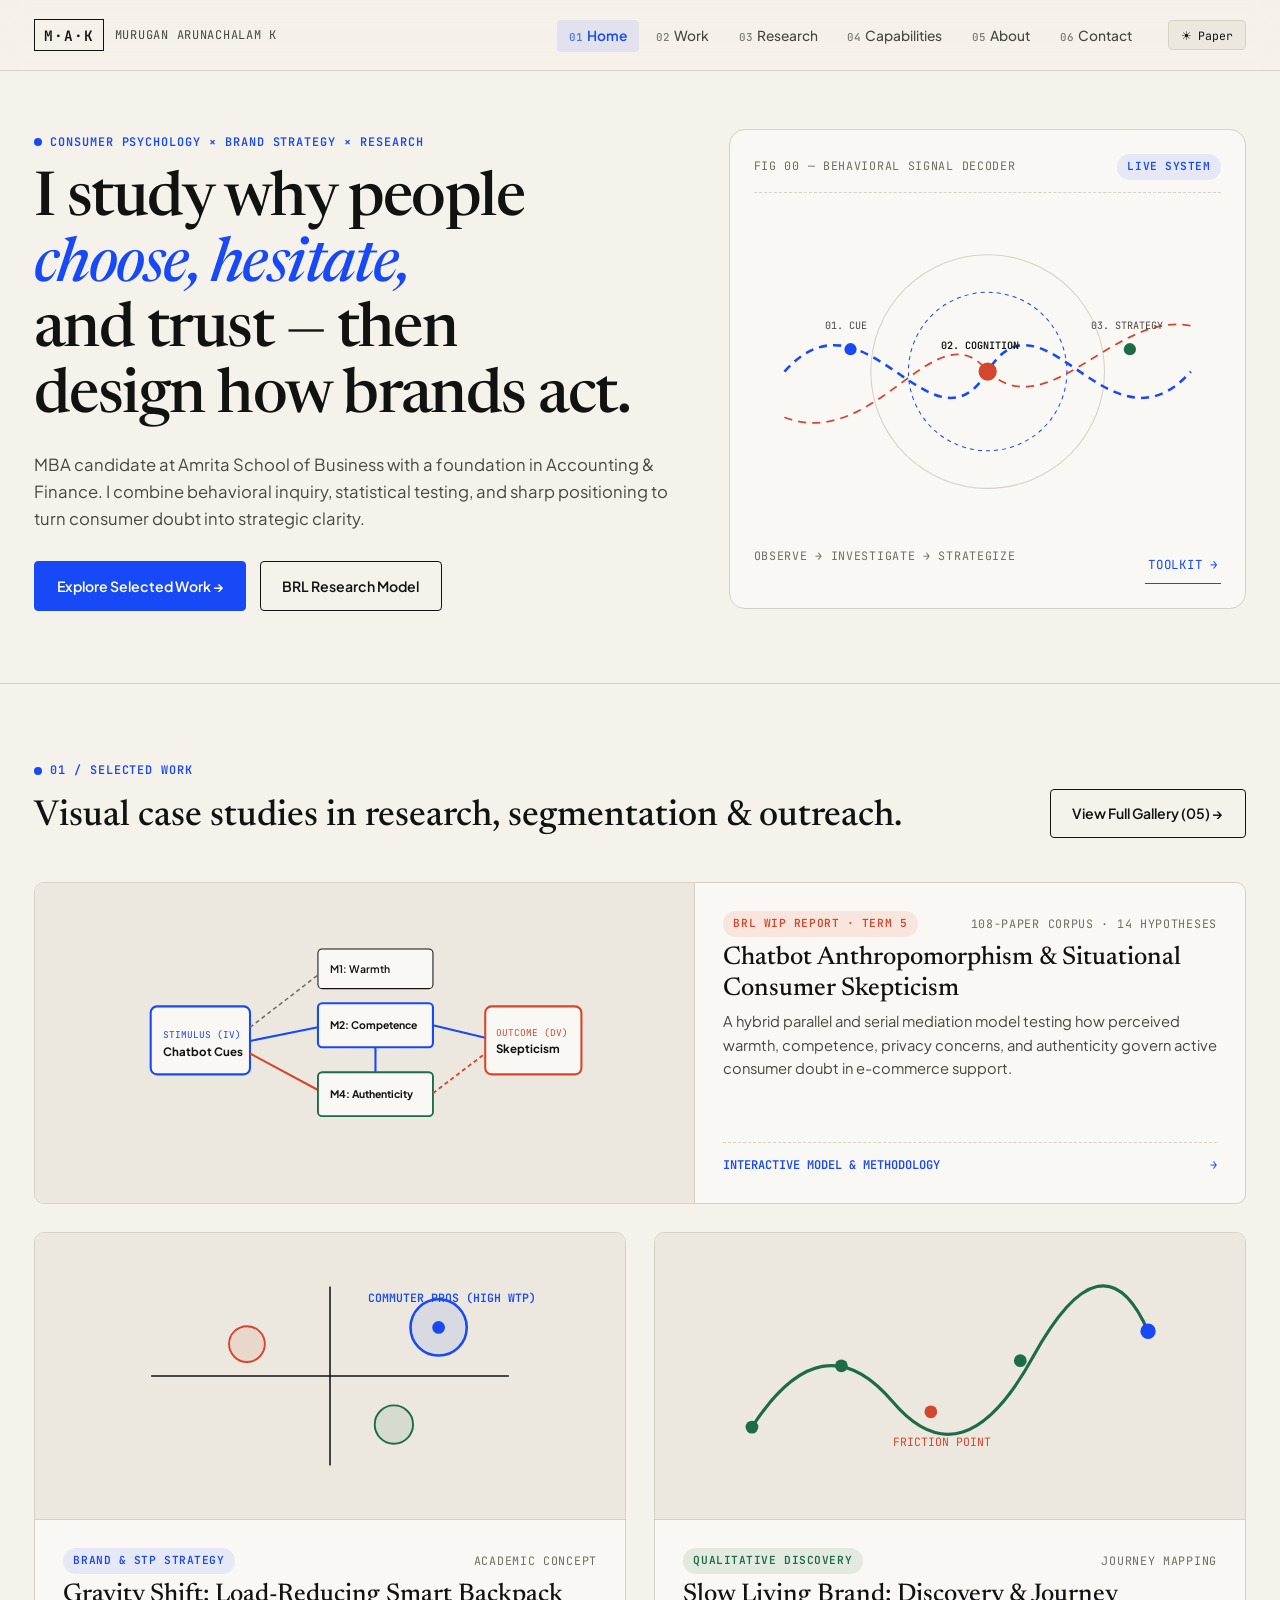
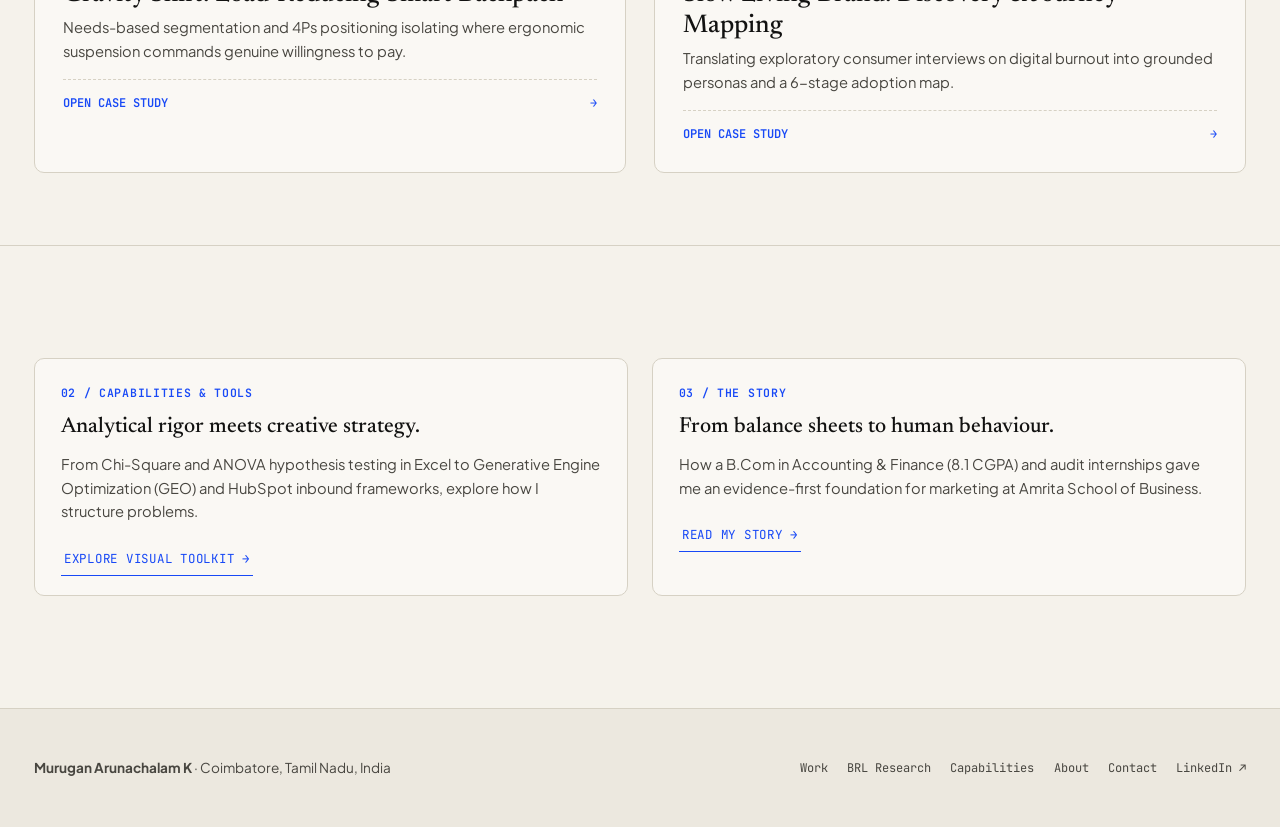
==== index.html @ d1704ca3 "Add files via upload" ====
<!DOCTYPE html>
<html lang="en" data-theme="light">
<head>
  <meta charset="UTF-8" />
  <meta name="viewport" content="width=device-width, initial-scale=1.0" />
  <title>Murugan Arunachalam K — Consumer Psychology, Strategy &amp; Marketing Research</title>
  <meta name="description" content="Creative marketing portfolio and research studio of Murugan Arunachalam K. Exploring consumer psychology, brand strategy, segmentation, and AI skepticism research." />
  <link rel="preconnect" href="https://fonts.googleapis.com" />
  <link rel="preconnect" href="https://fonts.gstatic.com" crossorigin />
  <link href="https://fonts.googleapis.com/css2?family=JetBrains+Mono:wght@400;500;600&family=Newsreader:ital,opsz,wght@0,6..72,400;0,6..72,500;1,6..72,400&family=Plus+Jakarta+Sans:wght@400;500;600;700&display=swap" rel="stylesheet" />
  <link rel="stylesheet" href="style.css" />
</head>
<body>
  <a class="skip-link" href="#main">Skip to main content</a>
  <div class="page-transition-curtain" aria-hidden="true"><span class="curtain-label">LOADING</span></div>
  <div class="cursor-pill" id="cursorPill" aria-hidden="true">OPEN STUDY →</div>

  <header class="site-header">
    <div class="container header-inner">
      <a href="index.html" class="brand-mark" data-transition-label="HOME">
        <span class="brand-monogram">M·A·K</span>
        <span class="brand-name">Murugan Arunachalam K</span>
      </a>
      <button class="menu-toggle" id="menuToggle" aria-expanded="false" aria-controls="primaryNav">MENU +</button>
      <nav class="primary-nav" id="primaryNav" aria-label="Main Navigation">
        <ul class="nav-list">
          <li><a href="index.html" class="nav-link" aria-current="page"><span class="nav-num">01</span>Home</a></li>
          <li><a href="work.html" class="nav-link" data-transition-label="SELECTED WORK"><span class="nav-num">02</span>Work</a></li>
          <li><a href="research.html" class="nav-link" data-transition-label="BRL WIP RESEARCH"><span class="nav-num">03</span>Research</a></li>
          <li><a href="capabilities.html" class="nav-link" data-transition-label="CAPABILITIES"><span class="nav-num">04</span>Capabilities</a></li>
          <li><a href="about.html" class="nav-link" data-transition-label="ABOUT"><span class="nav-num">05</span>About</a></li>
          <li><a href="contact.html" class="nav-link" data-transition-label="CONNECT"><span class="nav-num">06</span>Contact</a></li>
        </ul>
        <button class="theme-toggle" id="themeToggle" type="button" aria-label="Switch color theme">
          <span class="icon-sun" aria-hidden="true">☀</span>
          <span class="icon-moon" aria-hidden="true">☾</span>
          <span id="themeLabel">Paper</span>
        </button>
      </nav>
    </div>
  </header>

  <main id="main">
    <!-- OPENING HERO -->
    <section class="hero-stage">
      <div class="container hero-split">
        <div>
          <span class="eyebrow">CONSUMER PSYCHOLOGY × BRAND STRATEGY × RESEARCH</span>
          <h1 class="display-title">
            <span class="word-mask"><span>I study why people</span></span>
            <span class="word-mask"><span><em>choose, hesitate,</em></span></span>
            <span class="word-mask"><span>and trust — then</span></span>
            <span class="word-mask"><span>design how brands act.</span></span>
          </h1>
          <p class="lead-copy">
            MBA candidate at Amrita School of Business with a foundation in Accounting &amp; Finance. I combine behavioral inquiry, statistical testing, and sharp positioning to turn consumer doubt into strategic clarity.
          </p>
          <div class="btn-row">
            <a href="work.html" class="btn btn-primary" data-transition-label="SELECTED WORK">Explore Selected Work →</a>
            <a href="research.html" class="btn btn-outline" data-transition-label="BRL WIP RESEARCH">BRL Research Model</a>
          </div>
        </div>

        <!-- Animated Consumer Signal Sculpture -->
        <aside class="signal-stage" aria-label="Interactive Consumer Decision Signal Diagram">
          <div class="signal-stage-header">
            <span class="mono-meta">FIG 00 — BEHAVIORAL SIGNAL DECODER</span>
            <span class="badge badge-cobalt">LIVE SYSTEM</span>
          </div>
          <svg viewBox="0 0 460 320" class="signal-svg" role="img" aria-label="Animated graphic showing stimulus cues moving through consumer perception into strategic action">
            <circle cx="230" cy="160" r="115" fill="none" stroke="var(--border-line)" stroke-width="1" class="pulse-ring" />
            <circle cx="230" cy="160" r="78" fill="none" stroke="var(--cobalt)" stroke-width="1" stroke-dasharray="4 4" class="pulse-ring-delayed" />
            <path d="M 30 160 C 110 70, 175 250, 230 160 C 285 70, 350 250, 430 160" fill="none" stroke="var(--cobalt)" stroke-width="2.5" class="flow-path" />
            <path d="M 30 205 C 120 240, 180 95, 230 160 C 290 215, 355 100, 430 115" fill="none" stroke="var(--coral)" stroke-width="1.75" class="flow-path" />
            <circle cx="95" cy="138" r="6" fill="var(--cobalt)" />
            <text x="70" y="118" font-family="var(--font-mono)" font-size="10" fill="var(--text-secondary)">01. CUE</text>
            <circle cx="230" cy="160" r="9" fill="var(--coral)" />
            <text x="184" y="138" font-family="var(--font-mono)" font-size="10" font-weight="600" fill="var(--text-primary)">02. COGNITION</text>
            <circle cx="370" cy="138" r="6" fill="var(--olive)" />
            <text x="332" y="118" font-family="var(--font-mono)" font-size="10" fill="var(--text-secondary)">03. STRATEGY</text>
          </svg>
          <div style="display:flex; justify-content:space-between; margin-top:0.85rem;">
            <span class="mono-meta">OBSERVE → INVESTIGATE → STRATEGIZE</span>
            <a href="capabilities.html" class="btn-minimal">Toolkit →</a>
          </div>
        </aside>
      </div>
    </section>

    <!-- SELECTED WORK PREVIEW (4 VISUAL COVERS) -->
    <section class="section-block">
      <div class="container">
        <div class="section-head reveal">
          <div>
            <span class="eyebrow">01 / SELECTED WORK</span>
            <h2 class="section-title">Visual case studies in research, segmentation &amp; outreach.</h2>
          </div>
          <a href="work.html" class="btn btn-outline" data-transition-label="ALL PROJECTS">View Full Gallery (05) →</a>
        </div>

        <div class="gallery-grid">
          <!-- Featured BRL Research Preview -->
          <article class="project-tile tile-featured reveal" data-cursor-text="EXPLORE BRL MODEL →">
            <a href="research.html" class="tile-visual" aria-label="Open BRL Research Page">
              <svg viewBox="0 0 440 220" role="img" aria-label="Hybrid parallel and serial mediation preview">
                <rect x="15" y="75" width="95" height="65" rx="6" fill="var(--bg-elevated)" stroke="var(--cobalt)" stroke-width="2"/>
                <text x="27" y="105" font-family="var(--font-mono)" font-size="9" fill="var(--cobalt)">STIMULUS (IV)</text>
                <text x="27" y="122" font-family="var(--font-sans)" font-size="11" font-weight="700" fill="var(--text-primary)">Chatbot Cues</text>

                <line x1="110" y1="95" x2="175" y2="45" stroke="var(--text-muted)" stroke-width="1.5" stroke-dasharray="4 3"/>
                <line x1="110" y1="108" x2="175" y2="95" stroke="var(--cobalt)" stroke-width="2"/>
                <line x1="110" y1="120" x2="175" y2="155" stroke="var(--coral)" stroke-width="2"/>

                <rect x="175" y="20" width="110" height="38" rx="4" fill="var(--bg-elevated)" stroke="var(--border-strong)"/>
                <text x="187" y="43" font-family="var(--font-sans)" font-size="10" font-weight="600" fill="var(--text-primary)">M1: Warmth</text>

                <rect x="175" y="72" width="110" height="42" rx="4" fill="var(--bg-elevated)" stroke="var(--cobalt)" stroke-width="2"/>
                <text x="187" y="97" font-family="var(--font-sans)" font-size="10" font-weight="700" fill="var(--text-primary)">M2: Competence</text>

                <line x1="230" y1="114" x2="230" y2="138" stroke="var(--cobalt)" stroke-width="2"/>

                <rect x="175" y="138" width="110" height="42" rx="4" fill="var(--bg-elevated)" stroke="var(--olive)" stroke-width="1.8"/>
                <text x="187" y="163" font-family="var(--font-sans)" font-size="10" font-weight="700" fill="var(--text-primary)">M4: Authenticity</text>

                <line x1="285" y1="93" x2="335" y2="105" stroke="var(--cobalt)" stroke-width="2"/>
                <line x1="285" y1="158" x2="335" y2="120" stroke="var(--coral)" stroke-width="1.75" stroke-dasharray="4 3"/>

                <rect x="335" y="75" width="92" height="65" rx="6" fill="var(--bg-elevated)" stroke="var(--coral)" stroke-width="2"/>
                <text x="345" y="103" font-family="var(--font-mono)" font-size="9" fill="var(--coral)">OUTCOME (DV)</text>
                <text x="345" y="120" font-family="var(--font-sans)" font-size="11" font-weight="700" fill="var(--text-primary)">Skepticism</text>
              </svg>
            </a>
            <div class="tile-body">
              <div>
                <div class="tile-meta">
                  <span class="badge badge-coral">BRL WIP REPORT · TERM 5</span>
                  <span class="mono-meta">108-PAPER CORPUS · 14 HYPOTHESES</span>
                </div>
                <h3 class="tile-title"><a href="research.html">Chatbot Anthropomorphism &amp; Situational Consumer Skepticism</a></h3>
                <p class="tile-desc">
                  A hybrid parallel and serial mediation model testing how perceived warmth, competence, privacy concerns, and authenticity govern active consumer doubt in e-commerce support.
                </p>
              </div>
              <a href="research.html" class="tile-footer" data-transition-label="BRL WIP RESEARCH">
                <span>INTERACTIVE MODEL &amp; METHODOLOGY</span>
                <span>→</span>
              </a>
            </div>
          </article>

          <!-- Project 2: Gravity Shift -->
          <article class="project-tile reveal reveal-delay-1" data-cursor-text="VIEW CASE STUDY →">
            <a href="project-gravity-shift.html" class="tile-visual" aria-label="Gravity Shift Case Study">
              <svg viewBox="0 0 360 180" role="img" aria-label="Positioning quadrant and load-reduction visual">
                <line x1="40" y1="90" x2="320" y2="90" stroke="var(--border-strong)" stroke-width="1.2"/>
                <line x1="180" y1="20" x2="180" y2="160" stroke="var(--border-strong)" stroke-width="1.2"/>
                <circle cx="265" cy="52" r="22" fill="var(--cobalt-soft)" stroke="var(--cobalt)" stroke-width="2"/>
                <circle cx="265" cy="52" r="5" fill="var(--cobalt)"/>
                <text x="210" y="32" font-family="var(--font-mono)" font-size="9" font-weight="600" fill="var(--cobalt)">COMMUTER PROS (HIGH WTP)</text>
                <circle cx="230" cy="128" r="15" fill="var(--olive-soft)" stroke="var(--olive)" stroke-width="1.5"/>
                <circle cx="115" cy="65" r="14" fill="var(--coral-soft)" stroke="var(--coral)" stroke-width="1.5"/>
              </svg>
            </a>
            <div class="tile-body">
              <div>
                <div class="tile-meta">
                  <span class="badge badge-cobalt">BRAND &amp; STP STRATEGY</span>
                  <span class="mono-meta">ACADEMIC CONCEPT</span>
                </div>
                <h3 class="tile-title"><a href="project-gravity-shift.html">Gravity Shift: Load-Reducing Smart Backpack</a></h3>
                <p class="tile-desc">Needs-based segmentation and 4Ps positioning isolating where ergonomic suspension commands genuine willingness to pay.</p>
              </div>
              <a href="project-gravity-shift.html" class="tile-footer"><span>OPEN CASE STUDY</span><span>→</span></a>
            </div>
          </article>

          <!-- Project 3: Slow Living -->
          <article class="project-tile reveal reveal-delay-2" data-cursor-text="VIEW JOURNEY MAP →">
            <a href="project-slow-living.html" class="tile-visual" aria-label="Slow Living Brand Case Study">
              <svg viewBox="0 0 360 180" role="img" aria-label="Six-stage customer journey wave">
                <path d="M 25 130 Q 80 45, 135 110 T 245 75 T 335 55" fill="none" stroke="var(--olive)" stroke-width="2.5"/>
                <circle cx="25" cy="130" r="5" fill="var(--olive)"/>
                <circle cx="95" cy="82" r="5" fill="var(--olive)"/>
                <circle cx="165" cy="118" r="5" fill="var(--coral)"/>
                <circle cx="235" cy="78" r="5" fill="var(--olive)"/>
                <circle cx="335" cy="55" r="6" fill="var(--cobalt)"/>
                <text x="135" y="145" font-family="var(--font-mono)" font-size="9" fill="var(--coral)">FRICTION POINT</text>
              </svg>
            </a>
            <div class="tile-body">
              <div>
                <div class="tile-meta">
                  <span class="badge badge-olive">QUALITATIVE DISCOVERY</span>
                  <span class="mono-meta">JOURNEY MAPPING</span>
                </div>
                <h3 class="tile-title"><a href="project-slow-living.html">Slow Living Brand: Discovery &amp; Journey Mapping</a></h3>
                <p class="tile-desc">Translating exploratory consumer interviews on digital burnout into grounded personas and a 6-stage adoption map.</p>
              </div>
              <a href="project-slow-living.html" class="tile-footer"><span>OPEN CASE STUDY</span><span>→</span></a>
            </div>
          </article>
        </div>
      </div>
    </section>

    <!-- COMPACT CAPABILITIES & BACKGROUND ROUTE -->
    <section class="section-block">
      <div class="container">
        <div class="story-grid">
          <div class="story-card span-6 reveal">
            <span class="story-step-num">02 / CAPABILITIES &amp; TOOLS</span>
            <h3>Analytical rigor meets creative strategy.</h3>
            <p style="margin-bottom:1.25rem;">
              From Chi-Square and ANOVA hypothesis testing in Excel to Generative Engine Optimization (GEO) and HubSpot inbound frameworks, explore how I structure problems.
            </p>
            <a href="capabilities.html" class="btn-minimal" data-transition-label="CAPABILITIES">Explore Visual Toolkit →</a>
          </div>

          <div class="story-card span-6 reveal reveal-delay-1">
            <span class="story-step-num">03 / THE STORY</span>
            <h3>From balance sheets to human behaviour.</h3>
            <p style="margin-bottom:1.25rem;">
              How a B.Com in Accounting &amp; Finance (8.1 CGPA) and audit internships gave me an evidence-first foundation for marketing at Amrita School of Business.
            </p>
            <a href="about.html" class="btn-minimal" data-transition-label="ABOUT">Read My Story →</a>
          </div>
        </div>
      </div>
    </section>
  </main>

  <footer class="site-footer">
    <div class="container footer-grid">
      <div>
        <strong>Murugan Arunachalam K</strong> · Coimbatore, Tamil Nadu, India
      </div>
      <nav class="footer-nav" aria-label="Footer Navigation">
        <a href="work.html">Work</a>
        <a href="research.html">BRL Research</a>
        <a href="capabilities.html">Capabilities</a>
        <a href="about.html">About</a>
        <a href="contact.html">Contact</a>
        <a href="https://www.linkedin.com/in/murugan2606/" target="_blank" rel="noopener noreferrer">LinkedIn ↗</a>
      </nav>
    </div>
  </footer>
  <script src="script.js" defer></script>
</body>
</html>
---- style.css ----
/* ==========================================================================
   MURUGAN ARUNACHALAM K — MULTI-PAGE CREATIVE STUDIO & RESEARCH PORTFOLIO
   Consumer Psychology × Creative Strategy × Research × Motion
   ========================================================================== */

@view-transition {
  navigation: auto;
}

::view-transition-old(root) {
  animation: vtFadeOut 260ms cubic-bezier(0.4, 0, 0.2, 1) both;
}

::view-transition-new(root) {
  animation: vtFadeIn 380ms cubic-bezier(0.22, 1, 0.36, 1) both;
}

@keyframes vtFadeOut {
  from { opacity: 1; transform: translateY(0); }
  to   { opacity: 0; transform: translateY(-10px); }
}

@keyframes vtFadeIn {
  from { opacity: 0; transform: translateY(14px); }
  to   { opacity: 1; transform: translateY(0); }
}

:root {
  /* Warm Archival Paper Palette (Default) */
  --bg-page: #F5F2EB;
  --bg-surface: #ECE8DF;
  --bg-elevated: #FAF8F4;
  --bg-glass: rgba(245, 242, 235, 0.86);
  --text-primary: #121211;
  --text-secondary: #484640;
  --text-muted: #706D65;
  --border-line: #D6D1C4;
  --border-strong: #121211;

  /* Intentional Studio Accents */
  --cobalt: #1849F6;
  --cobalt-soft: rgba(24, 73, 246, 0.09);
  --coral: #D4472D;
  --coral-soft: rgba(212, 71, 45, 0.11);
  --olive: #1E6B47;
  --olive-soft: rgba(30, 107, 71, 0.11);
  --amber: #B86B11;
  --amber-soft: rgba(184, 107, 17, 0.12);

  /* Typography */
  --font-display: 'Newsreader', Georgia, serif;
  --font-sans: 'Plus Jakarta Sans', -apple-system, BlinkMacSystemFont, sans-serif;
  --font-mono: 'JetBrains Mono', monospace;

  /* Layout & Motion */
  --max-w: 1260px;
  --radius-sm: 4px;
  --radius-md: 10px;
  --radius-lg: 16px;
  --ease-out-expo: cubic-bezier(0.16, 1, 0.3, 1);
  --ease-standard: cubic-bezier(0.22, 1, 0.36, 1);
}

[data-theme="dark"] {
  --bg-page: #0E1013;
  --bg-surface: #16191E;
  --bg-elevated: #1B1F26;
  --bg-glass: rgba(14, 16, 19, 0.88);
  --text-primary: #F3F0E8;
  --text-secondary: #B8B4AA;
  --text-muted: #858178;
  --border-line: #282C35;
  --border-strong: #F3F0E8;

  --cobalt: #668CFF;
  --cobalt-soft: rgba(102, 140, 255, 0.15);
  --coral: #FF785E;
  --coral-soft: rgba(255, 120, 94, 0.15);
  --olive: #4CC38A;
  --olive-soft: rgba(76, 195, 138, 0.15);
  --amber: #F5A524;
  --amber-soft: rgba(245, 165, 36, 0.15);
}

/* Base Reset */
*, *::before, *::after {
  box-sizing: border-box;
  margin: 0;
  padding: 0;
}

html {
  font-size: 16px;
  scroll-behavior: smooth;
}

body {
  background-color: var(--bg-page);
  color: var(--text-primary);
  font-family: var(--font-sans);
  line-height: 1.6;
  overflow-x: hidden;
  -webkit-font-smoothing: antialiased;
  transition: background-color 240ms var(--ease-standard), color 240ms var(--ease-standard);
}

a {
  color: inherit;
  text-decoration: none;
}

a:focus-visible,
button:focus-visible,
summary:focus-visible {
  outline: 2px solid var(--cobalt);
  outline-offset: 3px;
}

.skip-link {
  position: absolute;
  top: -100px;
  left: 1rem;
  background: var(--cobalt);
  color: #fff;
  padding: 0.6rem 1rem;
  font-family: var(--font-mono);
  font-size: 0.8rem;
  z-index: 10000;
  border-radius: var(--radius-sm);
}
.skip-link:focus { top: 1rem; }

/* Page Transition Curtain */
.page-transition-curtain {
  position: fixed;
  inset: 0;
  background-color: var(--text-primary);
  color: var(--bg-page);
  z-index: 9999;
  display: flex;
  align-items: center;
  justify-content: center;
  pointer-events: none;
  transform: scaleY(0);
  transform-origin: bottom;
  transition: transform 320ms var(--ease-out-expo);
}

.page-transition-curtain.is-active {
  transform: scaleY(1);
  transform-origin: top;
}

.curtain-label {
  font-family: var(--font-mono);
  font-size: 0.85rem;
  letter-spacing: 0.14em;
  text-transform: uppercase;
}

/* Floating Cursor Pill (Desktop Only) */
.cursor-pill {
  position: fixed;
  top: 0;
  left: 0;
  pointer-events: none;
  z-index: 9000;
  background: var(--cobalt);
  color: #ffffff;
  font-family: var(--font-mono);
  font-size: 0.72rem;
  letter-spacing: 0.08em;
  text-transform: uppercase;
  padding: 0.38rem 0.75rem;
  border-radius: 999px;
  opacity: 0;
  transform: translate(-50%, -50%) scale(0.85);
  transition: opacity 180ms ease, transform 180ms ease;
}

.cursor-pill.is-visible {
  opacity: 1;
  transform: translate(-50%, -50%) scale(1);
}

@media (hover: none), (pointer: coarse) {
  .cursor-pill { display: none !important; }
}

/* Layout Containers */
.container {
  max-width: var(--max-w);
  margin: 0 auto;
  padding: 0 1.5rem;
}

/* Shared Persistent Navigation */
.site-header {
  position: sticky;
  top: 0;
  z-index: 500;
  background: var(--bg-glass);
  backdrop-filter: blur(12px);
  -webkit-backdrop-filter: blur(12px);
  border-bottom: 1px solid var(--border-line);
}

.header-inner {
  display: flex;
  align-items: center;
  justify-content: space-between;
  min-height: 4.4rem;
  gap: 1rem;
}

.brand-mark {
  display: inline-flex;
  align-items: center;
  gap: 0.65rem;
}

.brand-monogram {
  font-family: var(--font-mono);
  font-weight: 600;
  font-size: 0.9rem;
  letter-spacing: 0.08em;
  padding: 0.22rem 0.55rem;
  border: 1.5px solid var(--border-strong);
  transition: background-color 200ms ease, color 200ms ease;
}

.brand-mark:hover .brand-monogram {
  background-color: var(--cobalt);
  border-color: var(--cobalt);
  color: #fff;
}

.brand-name {
  font-family: var(--font-mono);
  font-size: 0.75rem;
  letter-spacing: 0.06em;
  text-transform: uppercase;
  color: var(--text-secondary);
}

.primary-nav {
  display: flex;
  align-items: center;
  gap: 1.5rem;
}

.nav-list {
  display: flex;
  align-items: center;
  list-style: none;
  gap: 0.35rem;
}

.nav-link {
  position: relative;
  font-size: 0.86rem;
  font-weight: 500;
  color: var(--text-secondary);
  padding: 0.45rem 0.75rem;
  border-radius: var(--radius-sm);
  transition: color 180ms ease, background-color 180ms ease;
}

.nav-link:hover {
  color: var(--text-primary);
  background-color: var(--bg-surface);
}

.nav-link[aria-current="page"] {
  color: var(--cobalt);
  font-weight: 600;
  background-color: var(--cobalt-soft);
}

.nav-num {
  font-family: var(--font-mono);
  font-size: 0.68rem;
  opacity: 0.7;
  margin-right: 0.25rem;
}

.theme-toggle {
  display: inline-flex;
  align-items: center;
  gap: 0.4rem;
  background: var(--bg-surface);
  color: var(--text-primary);
  border: 1px solid var(--border-line);
  padding: 0.4rem 0.75rem;
  border-radius: var(--radius-sm);
  font-family: var(--font-mono);
  font-size: 0.72rem;
  cursor: pointer;
}

[data-theme="light"] .icon-moon { display: none; }
[data-theme="dark"] .icon-sun { display: none; }

.menu-toggle {
  display: none;
  background: var(--bg-surface);
  border: 1px solid var(--border-line);
  color: var(--text-primary);
  padding: 0.45rem 0.8rem;
  font-family: var(--font-mono);
  font-size: 0.75rem;
  border-radius: var(--radius-sm);
  cursor: pointer;
}

/* Typography & Editorial Tokens */
.eyebrow {
  display: inline-flex;
  align-items: center;
  gap: 0.5rem;
  font-family: var(--font-mono);
  font-size: 0.74rem;
  font-weight: 600;
  letter-spacing: 0.08em;
  text-transform: uppercase;
  color: var(--cobalt);
  margin-bottom: 1rem;
}

.eyebrow::before {
  content: "";
  width: 8px;
  height: 8px;
  border-radius: 50%;
  background-color: var(--cobalt);
}

.display-title {
  font-family: var(--font-display);
  font-size: clamp(2.4rem, 4.8vw, 4.35rem);
  font-weight: 500;
  line-height: 1.07;
  letter-spacing: -0.025em;
  margin-bottom: 1.35rem;
}

.display-title em {
  font-style: italic;
  color: var(--cobalt);
}

.page-title {
  font-family: var(--font-display);
  font-size: clamp(2.1rem, 4vw, 3.4rem);
  font-weight: 500;
  line-height: 1.12;
  letter-spacing: -0.02em;
  margin-bottom: 1rem;
}

.section-title {
  font-family: var(--font-display);
  font-size: clamp(1.65rem, 2.8vw, 2.45rem);
  font-weight: 500;
  line-height: 1.18;
}

.lead-copy {
  font-size: clamp(1.02rem, 1.3vw, 1.18rem);
  color: var(--text-secondary);
  max-width: 58ch;
  line-height: 1.62;
}

.mono-meta {
  font-family: var(--font-mono);
  font-size: 0.73rem;
  letter-spacing: 0.06em;
  text-transform: uppercase;
  color: var(--text-muted);
}

/* Masked Word Reveal Animation */
.word-mask {
  display: inline-block;
  overflow: hidden;
  vertical-align: bottom;
}

.word-mask > span {
  display: inline-block;
  transform: translateY(105%);
  animation: maskRise 750ms var(--ease-out-expo) forwards;
}

.word-mask:nth-child(2) > span { animation-delay: 90ms; }
.word-mask:nth-child(3) > span { animation-delay: 180ms; }
.word-mask:nth-child(4) > span { animation-delay: 270ms; }

@keyframes maskRise {
  to { transform: translateY(0); }
}

/* Scroll Reveal System */
.reveal {
  opacity: 0;
  transform: translateY(22px);
  transition: opacity 650ms var(--ease-out-expo), transform 650ms var(--ease-out-expo);
}

.reveal.is-inview {
  opacity: 1;
  transform: translateY(0);
}

.reveal-delay-1 { transition-delay: 90ms; }
.reveal-delay-2 { transition-delay: 180ms; }
.reveal-delay-3 { transition-delay: 270ms; }

/* Buttons & Interactive Controls */
.btn-row {
  display: flex;
  flex-wrap: wrap;
  gap: 0.85rem;
  align-items: center;
  margin-top: 1.75rem;
}

.btn {
  display: inline-flex;
  align-items: center;
  gap: 0.5rem;
  font-family: var(--font-sans);
  font-size: 0.88rem;
  font-weight: 600;
  padding: 0.78rem 1.35rem;
  border-radius: var(--radius-sm);
  cursor: pointer;
  transition: transform 200ms var(--ease-standard), background-color 200ms ease, color 200ms ease, border-color 200ms ease;
}

.btn-primary {
  background-color: var(--cobalt);
  color: #ffffff;
  border: 1px solid var(--cobalt);
}

.btn-primary:hover {
  transform: translateY(-2px);
  filter: brightness(1.08);
}

.btn-outline {
  background-color: transparent;
  color: var(--text-primary);
  border: 1px solid var(--border-strong);
}

.btn-outline:hover {
  background-color: var(--text-primary);
  color: var(--bg-page);
  transform: translateY(-2px);
}

.btn-minimal {
  font-family: var(--font-mono);
  font-size: 0.78rem;
  text-transform: uppercase;
  letter-spacing: 0.06em;
  color: var(--cobalt);
  padding: 0.5rem 0.2rem;
  border-bottom: 1.5px solid var(--cobalt);
  border-radius: 0;
}

/* Status & Evidence Pills */
.badge {
  display: inline-flex;
  align-items: center;
  gap: 0.35rem;
  font-family: var(--font-mono);
  font-size: 0.7rem;
  font-weight: 600;
  letter-spacing: 0.05em;
  text-transform: uppercase;
  padding: 0.25rem 0.65rem;
  border-radius: 999px;
}

.badge-cobalt { background: var(--cobalt-soft); color: var(--cobalt); }
.badge-coral  { background: var(--coral-soft); color: var(--coral); }
.badge-olive  { background: var(--olive-soft); color: var(--olive); }
.badge-amber  { background: var(--amber-soft); color: var(--amber); }

/* Hero Split Layout */
.hero-stage {
  padding: 3.5rem 0 4.5rem;
  border-bottom: 1px solid var(--border-line);
}

.hero-split {
  display: grid;
  grid-template-columns: 1.25fr 1fr;
  gap: 3rem;
  align-items: center;
}

/* Interactive Hero Graphic Sculpture */
.signal-stage {
  background: var(--bg-elevated);
  border: 1px solid var(--border-line);
  border-radius: var(--radius-lg);
  padding: 1.5rem;
  position: relative;
  overflow: hidden;
}

.signal-stage-header {
  display: flex;
  justify-content: space-between;
  align-items: center;
  margin-bottom: 1rem;
  padding-bottom: 0.75rem;
  border-bottom: 1px dashed var(--border-line);
}

.signal-svg {
  width: 100%;
  height: auto;
  display: block;
}

.pulse-ring {
  transform-origin: center;
  animation: radarPulse 4s ease-in-out infinite;
}

.pulse-ring-delayed {
  transform-origin: center;
  animation: radarPulse 4s ease-in-out 2s infinite;
}

@keyframes radarPulse {
  0%, 100% { transform: scale(0.94); opacity: 0.45; }
  50%      { transform: scale(1.06); opacity: 0.9; }
}

.flow-path {
  stroke-dasharray: 8 6;
  animation: dashFlow 18s linear infinite;
}

@keyframes dashFlow {
  to { stroke-dashoffset: -140; }
}

/* Visual Project Gallery & Asymmetric Grid */
.section-block {
  padding: 4.5rem 0;
  border-bottom: 1px solid var(--border-line);
}

.section-head {
  display: flex;
  justify-content: space-between;
  align-items: flex-end;
  flex-wrap: wrap;
  gap: 1.5rem;
  margin-bottom: 2.75rem;
}

.gallery-grid {
  display: grid;
  grid-template-columns: repeat(12, 1fr);
  gap: 1.75rem;
}

.project-tile {
  grid-column: span 6;
  background: var(--bg-elevated);
  border: 1px solid var(--border-line);
  border-radius: var(--radius-md);
  overflow: hidden;
  display: flex;
  flex-direction: column;
  transition: transform 320ms var(--ease-out-expo), border-color 240ms ease;
}

.project-tile.tile-featured {
  grid-column: span 12;
  display: grid;
  grid-template-columns: 1.2fr 1fr;
}

.project-tile.tile-wide {
  grid-column: span 7;
}

.project-tile.tile-narrow {
  grid-column: span 5;
}

.project-tile[hidden] {
  display: none !important;
}

.project-tile:hover {
  transform: translateY(-5px);
  border-color: var(--cobalt);
}

.tile-visual {
  background: var(--bg-surface);
  padding: 1.75rem;
  display: flex;
  align-items: center;
  justify-content: center;
  min-height: 240px;
  border-bottom: 1px solid var(--border-line);
  position: relative;
  overflow: hidden;
}

.tile-featured .tile-visual {
  border-bottom: none;
  border-right: 1px solid var(--border-line);
  min-height: 320px;
}

.tile-visual svg {
  width: 100%;
  max-width: 460px;
  height: auto;
  transition: transform 420ms var(--ease-out-expo);
}

.project-tile:hover .tile-visual svg {
  transform: scale(1.03);
}

.tile-body {
  padding: 1.75rem;
  display: flex;
  flex-direction: column;
  justify-content: space-between;
  gap: 1rem;
}

.tile-meta {
  display: flex;
  justify-content: space-between;
  align-items: center;
  flex-wrap: wrap;
  gap: 0.5rem;
}

.tile-title {
  font-family: var(--font-display);
  font-size: clamp(1.35rem, 2vw, 1.85rem);
  font-weight: 500;
  line-height: 1.2;
  margin: 0.35rem 0;
}

.tile-desc {
  font-size: 0.92rem;
  color: var(--text-secondary);
}

.tile-footer {
  display: flex;
  justify-content: space-between;
  align-items: center;
  padding-top: 0.85rem;
  border-top: 1px dashed var(--border-line);
  font-family: var(--font-mono);
  font-size: 0.75rem;
  color: var(--cobalt);
  font-weight: 600;
}

/* Filter Controls */
.filter-pills {
  display: flex;
  flex-wrap: wrap;
  gap: 0.5rem;
  margin-bottom: 2.25rem;
}

.filter-pill {
  background: var(--bg-surface);
  color: var(--text-secondary);
  border: 1px solid var(--border-line);
  padding: 0.48rem 0.95rem;
  border-radius: 999px;
  font-family: var(--font-mono);
  font-size: 0.74rem;
  cursor: pointer;
  transition: all 180ms ease;
}

.filter-pill.is-active,
.filter-pill:hover {
  background: var(--text-primary);
  color: var(--bg-page);
  border-color: var(--text-primary);
}

/* BRL Interactive Research Model Stage */
.model-stage {
  background: var(--bg-elevated);
  border: 1px solid var(--border-strong);
  border-radius: var(--radius-lg);
  padding: 2rem;
  margin: 2rem 0;
}

.model-toolbar {
  display: flex;
  flex-wrap: wrap;
  justify-content: space-between;
  align-items: center;
  gap: 1rem;
  padding-bottom: 1.25rem;
  margin-bottom: 1.5rem;
  border-bottom: 1px solid var(--border-line);
}

.lens-buttons {
  display: flex;
  flex-wrap: wrap;
  gap: 0.45rem;
}

.lens-btn {
  background: var(--bg-surface);
  color: var(--text-secondary);
  border: 1px solid var(--border-line);
  padding: 0.4rem 0.8rem;
  border-radius: var(--radius-sm);
  font-family: var(--font-mono);
  font-size: 0.72rem;
  cursor: pointer;
  transition: all 180ms ease;
}

.lens-btn.is-active {
  background: var(--cobalt);
  color: #fff;
  border-color: var(--cobalt);
}

.brl-svg-wrap {
  width: 100%;
  overflow-x: auto;
}

.brl-model-svg {
  width: 100%;
  min-width: 780px;
  height: auto;
  display: block;
}

.model-node {
  cursor: pointer;
  transition: opacity 220ms ease, transform 220ms ease;
}

.model-path {
  transition: opacity 220ms ease, stroke-width 220ms ease;
}

.model-dimmed {
  opacity: 0.18 !important;
}

.model-highlighted {
  opacity: 1 !important;
}

.inspector-bar {
  margin-top: 1.25rem;
  padding: 1.15rem 1.35rem;
  background: var(--bg-surface);
  border-left: 3px solid var(--cobalt);
  border-radius: var(--radius-sm);
  display: flex;
  justify-content: space-between;
  align-items: center;
  flex-wrap: wrap;
  gap: 1rem;
}

/* Case Study 7-Step Story Grid */
.case-hero {
  padding: 3rem 0 2.5rem;
  border-bottom: 1px solid var(--border-line);
}

.case-meta-strip {
  display: grid;
  grid-template-columns: repeat(4, 1fr);
  gap: 1rem;
  margin-top: 2rem;
  padding-top: 1.5rem;
  border-top: 1px solid var(--border-line);
}

.story-grid {
  display: grid;
  grid-template-columns: repeat(12, 1fr);
  gap: 1.5rem;
  margin: 2.5rem 0;
}

.story-card {
  grid-column: span 4;
  background: var(--bg-elevated);
  border: 1px solid var(--border-line);
  border-radius: var(--radius-md);
  padding: 1.6rem;
}

.story-card.span-6 { grid-column: span 6; }
.story-card.span-8 { grid-column: span 8; }
.story-card.span-12 { grid-column: span 12; }

.story-step-num {
  font-family: var(--font-mono);
  font-size: 0.72rem;
  color: var(--cobalt);
  font-weight: 600;
  text-transform: uppercase;
  letter-spacing: 0.06em;
  display: block;
  margin-bottom: 0.45rem;
}

.story-card h3 {
  font-family: var(--font-display);
  font-size: 1.35rem;
  font-weight: 500;
  margin-bottom: 0.55rem;
}

.story-card p {
  font-size: 0.92rem;
  color: var(--text-secondary);
}

/* Expandable Accordions for Deep Evidence */
.drawer-group {
  display: flex;
  flex-direction: column;
  gap: 0.85rem;
  margin-top: 2rem;
}

.evidence-drawer {
  background: var(--bg-elevated);
  border: 1px solid var(--border-line);
  border-radius: var(--radius-sm);
  overflow: hidden;
}

.evidence-drawer summary {
  padding: 1.1rem 1.4rem;
  font-family: var(--font-sans);
  font-weight: 600;
  font-size: 0.95rem;
  cursor: pointer;
  list-style: none;
  display: flex;
  justify-content: space-between;
  align-items: center;
}

.evidence-drawer summary::-webkit-details-marker { display: none; }

.drawer-icon {
  font-family: var(--font-mono);
  font-size: 0.8rem;
  color: var(--cobalt);
  transition: transform 200ms ease;
}

.evidence-drawer[open] .drawer-icon {
  transform: rotate(45deg);
}

.drawer-body {
  padding: 0 1.4rem 1.4rem;
  border-top: 1px dashed var(--border-line);
  padding-top: 1.1rem;
  font-size: 0.9rem;
  color: var(--text-secondary);
}

/* Tables for Traceability & Hypotheses */
.data-table-wrap {
  width: 100%;
  overflow-x: auto;
}

.data-table {
  width: 100%;
  border-collapse: collapse;
  font-size: 0.85rem;
}

.data-table th,
.data-table td {
  text-align: left;
  padding: 0.75rem 0.9rem;
  border-bottom: 1px solid var(--border-line);
}

.data-table th {
  font-family: var(--font-mono);
  font-size: 0.72rem;
  text-transform: uppercase;
  color: var(--text-muted);
  background: var(--bg-surface);
}

/* Footer */
.site-footer {
  padding: 3rem 0;
  background: var(--bg-surface);
  font-size: 0.85rem;
  color: var(--text-secondary);
}

.footer-grid {
  display: flex;
  justify-content: space-between;
  align-items: center;
  flex-wrap: wrap;
  gap: 1.5rem;
}

.footer-nav {
  display: flex;
  flex-wrap: wrap;
  gap: 1.2rem;
  font-family: var(--font-mono);
  font-size: 0.75rem;
}

.footer-nav a:hover { color: var(--cobalt); }

/* Responsive Media Queries */
@media (max-width: 1024px) {
  .hero-split,
  .project-tile.tile-featured {
    grid-template-columns: 1fr;
  }
  .tile-featured .tile-visual {
    border-right: none;
    border-bottom: 1px solid var(--border-line);
  }
  .project-tile,
  .project-tile.tile-wide,
  .project-tile.tile-narrow,
  .story-card,
  .story-card.span-6,
  .story-card.span-8 {
    grid-column: span 12;
  }
  .case-meta-strip {
    grid-template-columns: repeat(2, 1fr);
  }
}

@media (max-width: 768px) {
  .menu-toggle { display: inline-flex; }
  .primary-nav {
    display: none;
    position: absolute;
    top: 100%;
    left: 0;
    right: 0;
    background: var(--bg-elevated);
    border-bottom: 1px solid var(--border-strong);
    padding: 1.25rem 1.5rem;
    flex-direction: column;
    align-items: flex-start;
  }
  .primary-nav.is-open { display: flex; }
  .nav-list {
    flex-direction: column;
    align-items: flex-start;
    width: 100%;
  }
  .case-meta-strip {
    grid-template-columns: 1fr;
  }
}

@media (prefers-reduced-motion: reduce) {
  *, *::before, *::after {
    animation-duration: 0.01ms !important;
    animation-iteration-count: 1 !important;
    transition-duration: 0.01ms !important;
    scroll-behavior: auto !important;
  }
  .reveal {
    opacity: 1 !important;
    transform: none !important;
  }
  .word-mask > span {
    transform: none !important;
  }
}
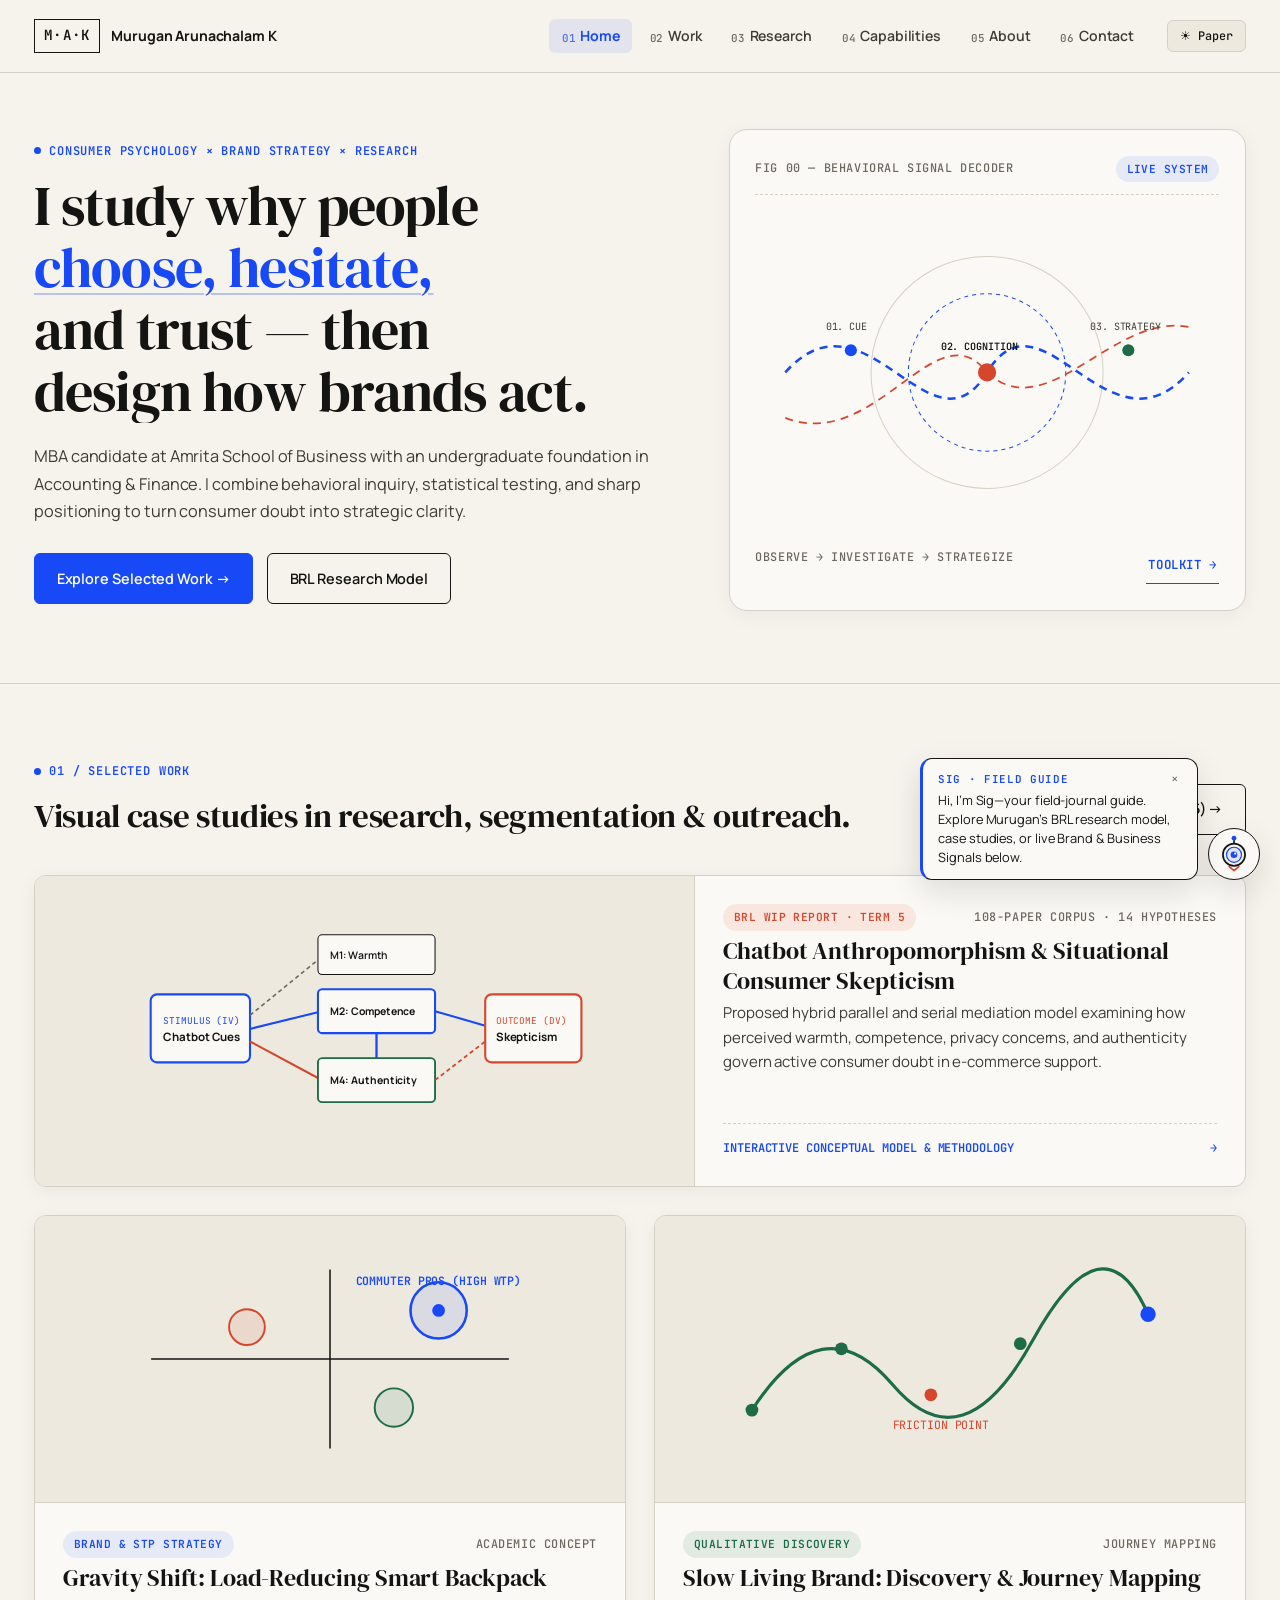
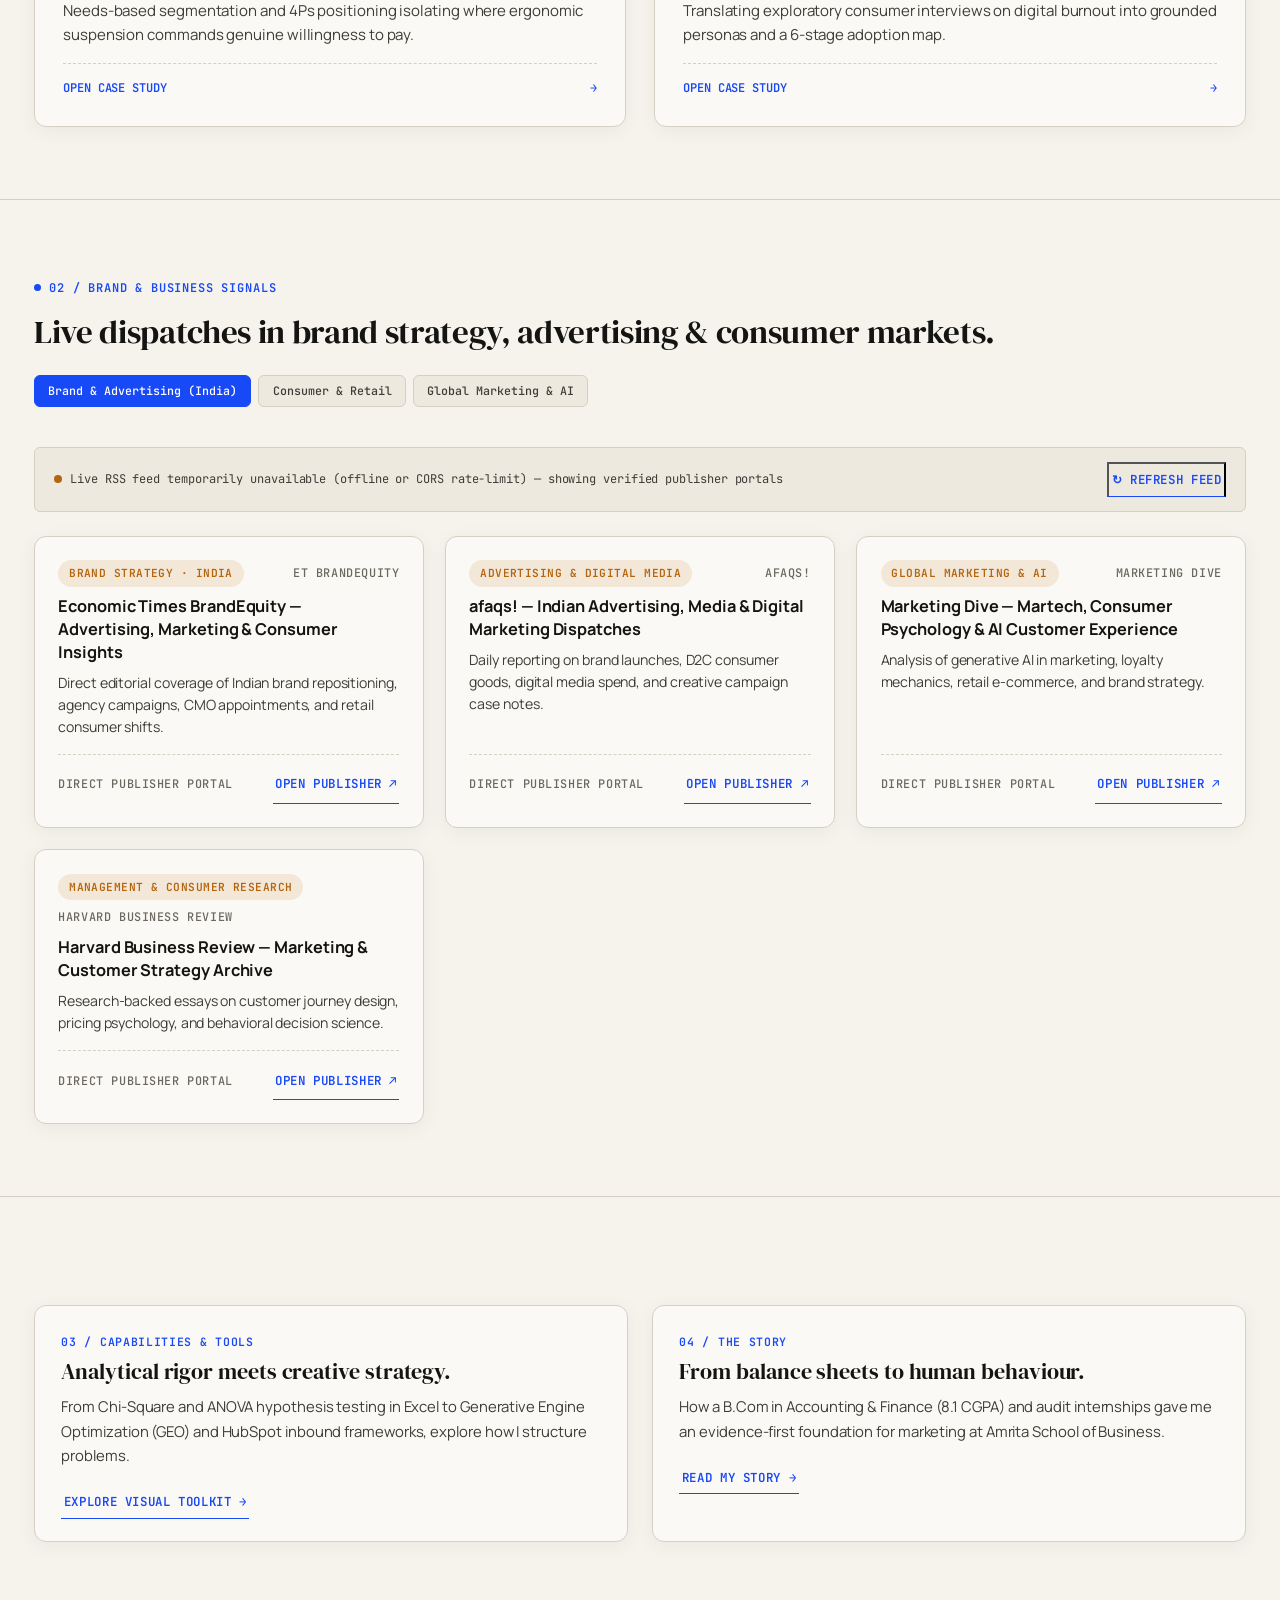
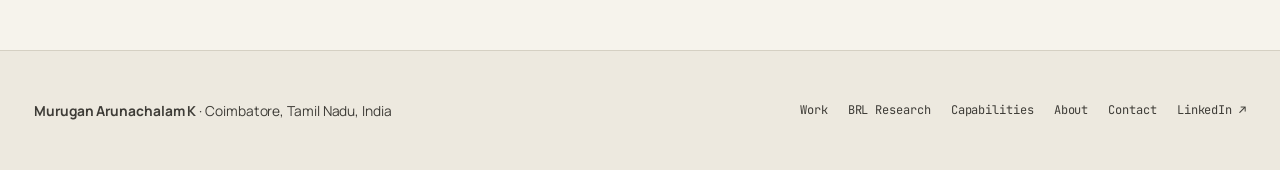
==== commit db3537ae: "Update print statement from 'Hello' to 'Goodbye'" ====
--- a/index.html
+++ b/index.html
@@ -4,15 +4,15 @@
   <meta charset="UTF-8" />
   <meta name="viewport" content="width=device-width, initial-scale=1.0" />
   <title>Murugan Arunachalam K — Consumer Psychology, Strategy &amp; Marketing Research</title>
-  <meta name="description" content="Creative marketing portfolio and research studio of Murugan Arunachalam K. Exploring consumer psychology, brand strategy, segmentation, and AI skepticism research." />
+  <meta name="description" content="Creative marketing portfolio and consumer-research studio of Murugan Arunachalam K. Exploring consumer psychology, brand strategy, segmentation, and AI skepticism research." />
   <link rel="preconnect" href="https://fonts.googleapis.com" />
   <link rel="preconnect" href="https://fonts.gstatic.com" crossorigin />
-  <link href="https://fonts.googleapis.com/css2?family=JetBrains+Mono:wght@400;500;600&family=Newsreader:ital,opsz,wght@0,6..72,400;0,6..72,500;1,6..72,400&family=Plus+Jakarta+Sans:wght@400;500;600;700&display=swap" rel="stylesheet" />
+  <link href="https://fonts.googleapis.com/css2?family=DM+Serif+Display:ital@0;1&family=JetBrains+Mono:wght@400;500;600&family=Manrope:wght@400;500;600;700;800&display=swap" rel="stylesheet" />
   <link rel="stylesheet" href="style.css" />
 </head>
 <body>
   <a class="skip-link" href="#main">Skip to main content</a>
-  <div class="page-transition-curtain" aria-hidden="true"><span class="curtain-label">LOADING</span></div>
+  <div class="page-transition-curtain" aria-hidden="true"><span class="curtain-label">Following the signal…</span></div>
   <div class="cursor-pill" id="cursorPill" aria-hidden="true">OPEN STUDY →</div>
 
   <header class="site-header">
@@ -53,7 +53,7 @@
             <span class="word-mask"><span>design how brands act.</span></span>
           </h1>
           <p class="lead-copy">
-            MBA candidate at Amrita School of Business with a foundation in Accounting &amp; Finance. I combine behavioral inquiry, statistical testing, and sharp positioning to turn consumer doubt into strategic clarity.
+            MBA candidate at Amrita School of Business with an undergraduate foundation in Accounting &amp; Finance. I combine behavioral inquiry, statistical testing, and sharp positioning to turn consumer doubt into strategic clarity.
           </p>
           <div class="btn-row">
             <a href="work.html" class="btn btn-primary" data-transition-label="SELECTED WORK">Explore Selected Work →</a>
@@ -87,7 +87,7 @@
       </div>
     </section>
 
-    <!-- SELECTED WORK PREVIEW (4 VISUAL COVERS) -->
+    <!-- SELECTED WORK PREVIEW -->
     <section class="section-block">
       <div class="container">
         <div class="section-head reveal">
@@ -104,26 +104,26 @@
             <a href="research.html" class="tile-visual" aria-label="Open BRL Research Page">
               <svg viewBox="0 0 440 220" role="img" aria-label="Hybrid parallel and serial mediation preview">
                 <rect x="15" y="75" width="95" height="65" rx="6" fill="var(--bg-elevated)" stroke="var(--cobalt)" stroke-width="2"/>
-                <text x="27" y="105" font-family="var(--font-mono)" font-size="9" fill="var(--cobalt)">STIMULUS (IV)</text>
-                <text x="27" y="122" font-family="var(--font-sans)" font-size="11" font-weight="700" fill="var(--text-primary)">Chatbot Cues</text>
-
-                <line x1="110" y1="95" x2="175" y2="45" stroke="var(--text-muted)" stroke-width="1.5" stroke-dasharray="4 3"/>
-                <line x1="110" y1="108" x2="175" y2="95" stroke="var(--cobalt)" stroke-width="2"/>
+                <text x="27" y="103" font-family="var(--font-mono)" font-size="9" fill="var(--cobalt)">STIMULUS (IV)</text>
+                <text x="27" y="120" font-family="var(--font-sans)" font-size="11" font-weight="700" fill="var(--text-primary)">Chatbot Cues</text>
+
+                <line x1="110" y1="95" x2="175" y2="42" stroke="var(--text-muted)" stroke-width="1.5" stroke-dasharray="4 3"/>
+                <line x1="110" y1="108" x2="175" y2="92" stroke="var(--cobalt)" stroke-width="2"/>
                 <line x1="110" y1="120" x2="175" y2="155" stroke="var(--coral)" stroke-width="2"/>
 
-                <rect x="175" y="20" width="110" height="38" rx="4" fill="var(--bg-elevated)" stroke="var(--border-strong)"/>
-                <text x="187" y="43" font-family="var(--font-sans)" font-size="10" font-weight="600" fill="var(--text-primary)">M1: Warmth</text>
-
-                <rect x="175" y="72" width="110" height="42" rx="4" fill="var(--bg-elevated)" stroke="var(--cobalt)" stroke-width="2"/>
-                <text x="187" y="97" font-family="var(--font-sans)" font-size="10" font-weight="700" fill="var(--text-primary)">M2: Competence</text>
-
-                <line x1="230" y1="114" x2="230" y2="138" stroke="var(--cobalt)" stroke-width="2"/>
-
-                <rect x="175" y="138" width="110" height="42" rx="4" fill="var(--bg-elevated)" stroke="var(--olive)" stroke-width="1.8"/>
-                <text x="187" y="163" font-family="var(--font-sans)" font-size="10" font-weight="700" fill="var(--text-primary)">M4: Authenticity</text>
-
-                <line x1="285" y1="93" x2="335" y2="105" stroke="var(--cobalt)" stroke-width="2"/>
-                <line x1="285" y1="158" x2="335" y2="120" stroke="var(--coral)" stroke-width="1.75" stroke-dasharray="4 3"/>
+                <rect x="175" y="18" width="112" height="38" rx="4" fill="var(--bg-elevated)" stroke="var(--border-strong)"/>
+                <text x="187" y="41" font-family="var(--font-sans)" font-size="10" font-weight="600" fill="var(--text-primary)">M1: Warmth</text>
+
+                <rect x="175" y="70" width="112" height="42" rx="4" fill="var(--bg-elevated)" stroke="var(--cobalt)" stroke-width="2"/>
+                <text x="187" y="95" font-family="var(--font-sans)" font-size="10" font-weight="700" fill="var(--text-primary)">M2: Competence</text>
+
+                <line x1="231" y1="112" x2="231" y2="136" stroke="var(--cobalt)" stroke-width="2.2"/>
+
+                <rect x="175" y="136" width="112" height="42" rx="4" fill="var(--bg-elevated)" stroke="var(--olive)" stroke-width="1.8"/>
+                <text x="187" y="161" font-family="var(--font-sans)" font-size="10" font-weight="700" fill="var(--text-primary)">M4: Authenticity</text>
+
+                <line x1="287" y1="91" x2="335" y2="105" stroke="var(--cobalt)" stroke-width="2"/>
+                <line x1="287" y1="157" x2="335" y2="120" stroke="var(--coral)" stroke-width="1.75" stroke-dasharray="4 3"/>
 
                 <rect x="335" y="75" width="92" height="65" rx="6" fill="var(--bg-elevated)" stroke="var(--coral)" stroke-width="2"/>
                 <text x="345" y="103" font-family="var(--font-mono)" font-size="9" fill="var(--coral)">OUTCOME (DV)</text>
@@ -138,11 +138,11 @@
                 </div>
                 <h3 class="tile-title"><a href="research.html">Chatbot Anthropomorphism &amp; Situational Consumer Skepticism</a></h3>
                 <p class="tile-desc">
-                  A hybrid parallel and serial mediation model testing how perceived warmth, competence, privacy concerns, and authenticity govern active consumer doubt in e-commerce support.
+                  Proposed hybrid parallel and serial mediation model examining how perceived warmth, competence, privacy concerns, and authenticity govern active consumer doubt in e-commerce support.
                 </p>
               </div>
               <a href="research.html" class="tile-footer" data-transition-label="BRL WIP RESEARCH">
-                <span>INTERACTIVE MODEL &amp; METHODOLOGY</span>
+                <span>INTERACTIVE CONCEPTUAL MODEL &amp; METHODOLOGY</span>
                 <span>→</span>
               </a>
             </div>
@@ -156,7 +156,7 @@
                 <line x1="180" y1="20" x2="180" y2="160" stroke="var(--border-strong)" stroke-width="1.2"/>
                 <circle cx="265" cy="52" r="22" fill="var(--cobalt-soft)" stroke="var(--cobalt)" stroke-width="2"/>
                 <circle cx="265" cy="52" r="5" fill="var(--cobalt)"/>
-                <text x="210" y="32" font-family="var(--font-mono)" font-size="9" font-weight="600" fill="var(--cobalt)">COMMUTER PROS (HIGH WTP)</text>
+                <text x="200" y="32" font-family="var(--font-mono)" font-size="9" font-weight="600" fill="var(--cobalt)">COMMUTER PROS (HIGH WTP)</text>
                 <circle cx="230" cy="128" r="15" fill="var(--olive-soft)" stroke="var(--olive)" stroke-width="1.5"/>
                 <circle cx="115" cy="65" r="14" fill="var(--coral-soft)" stroke="var(--coral)" stroke-width="1.5"/>
               </svg>
@@ -203,12 +203,59 @@
       </div>
     </section>
 
+    <!-- BRAND & BUSINESS SIGNALS — LIVE EDITORIAL INSIGHT FEED -->
+    <section class="section-block" id="signals" aria-labelledby="signals-heading">
+      <div class="container">
+        <div class="section-head reveal">
+          <div>
+            <span class="eyebrow">02 / BRAND &amp; BUSINESS SIGNALS</span>
+            <h2 id="signals-heading" class="section-title">Live dispatches in brand strategy, advertising &amp; consumer markets.</h2>
+          </div>
+          <div class="lens-buttons" role="toolbar" aria-label="Select business news feed">
+            <button type="button" class="lens-btn is-active"
+              data-feed-url="https://economictimes.indiatimes.com/industry/services/advertising/rssfeeds/13357212.cms"
+              data-feed-source="ET Advertising &amp; Marketing"
+              data-feed-category="BRAND &amp; AD STRATEGY"
+              data-publisher-url="https://brandequity.economictimes.indiatimes.com/">
+              Brand &amp; Advertising (India)
+            </button>
+            <button type="button" class="lens-btn"
+              data-feed-url="https://economictimes.indiatimes.com/industry/cons-products/rssfeeds/13358759.cms"
+              data-feed-source="ET Consumer Products &amp; Retail"
+              data-feed-category="CONSUMER &amp; RETAIL"
+              data-publisher-url="https://economictimes.indiatimes.com/industry/cons-products">
+              Consumer &amp; Retail
+            </button>
+            <button type="button" class="lens-btn"
+              data-feed-url="https://www.marketingdive.com/feeds/news/"
+              data-feed-source="Marketing Dive"
+              data-feed-category="GLOBAL MARTECH &amp; AI"
+              data-publisher-url="https://www.marketingdive.com/">
+              Global Marketing &amp; AI
+            </button>
+          </div>
+        </div>
+
+        <div class="signals-toolbar reveal">
+          <div class="signals-status">
+            <span class="status-dot-live" id="signalsStatusDot" aria-hidden="true"></span>
+            <span id="signalsStatusText">Connecting to live RSS feed…</span>
+          </div>
+          <button type="button" class="btn-minimal" id="refreshSignalsBtn">↻ Refresh Feed</button>
+        </div>
+
+        <div class="signals-grid" id="signalsGrid" aria-live="polite">
+          <!-- Populated dynamically by script.js from live RSS or verified direct publisher fallback -->
+        </div>
+      </div>
+    </section>
+
     <!-- COMPACT CAPABILITIES & BACKGROUND ROUTE -->
     <section class="section-block">
       <div class="container">
         <div class="story-grid">
           <div class="story-card span-6 reveal">
-            <span class="story-step-num">02 / CAPABILITIES &amp; TOOLS</span>
+            <span class="story-step-num">03 / CAPABILITIES &amp; TOOLS</span>
             <h3>Analytical rigor meets creative strategy.</h3>
             <p style="margin-bottom:1.25rem;">
               From Chi-Square and ANOVA hypothesis testing in Excel to Generative Engine Optimization (GEO) and HubSpot inbound frameworks, explore how I structure problems.
@@ -217,7 +264,7 @@
           </div>
 
           <div class="story-card span-6 reveal reveal-delay-1">
-            <span class="story-step-num">03 / THE STORY</span>
+            <span class="story-step-num">04 / THE STORY</span>
             <h3>From balance sheets to human behaviour.</h3>
             <p style="margin-bottom:1.25rem;">
               How a B.Com in Accounting &amp; Finance (8.1 CGPA) and audit internships gave me an evidence-first foundation for marketing at Amrita School of Business.
@@ -246,4 +293,4 @@
   </footer>
   <script src="script.js" defer></script>
 </body>
-</html>+</html>
--- a/style.css
+++ b/style.css
@@ -1,6 +1,8 @@
 /* ==========================================================================
-   MURUGAN ARUNACHALAM K — MULTI-PAGE CREATIVE STUDIO & RESEARCH PORTFOLIO
-   Consumer Psychology × Creative Strategy × Research × Motion
+   MURUGAN ARUNACHALAM K — MARKETING STRATEGY & CONSUMER RESEARCH STUDIO
+   Upgraded Typography (DM Serif Display + Manrope + JetBrains Mono),
+   Creative Signal Loader, "Sig" Animated SVG Companion, Live News Feed,
+   and Interactive BRL Conceptual Model Styles
    ========================================================================== */
 
 @view-transition {
@@ -8,78 +10,82 @@
 }
 
 ::view-transition-old(root) {
-  animation: vtFadeOut 260ms cubic-bezier(0.4, 0, 0.2, 1) both;
+  animation: vtOut 220ms cubic-bezier(0.4, 0, 0.2, 1) both;
 }
 
 ::view-transition-new(root) {
-  animation: vtFadeIn 380ms cubic-bezier(0.22, 1, 0.36, 1) both;
-}
-
-@keyframes vtFadeOut {
+  animation: vtIn 340ms cubic-bezier(0.22, 1, 0.36, 1) both;
+}
+
+@keyframes vtOut {
   from { opacity: 1; transform: translateY(0); }
-  to   { opacity: 0; transform: translateY(-10px); }
-}
-
-@keyframes vtFadeIn {
-  from { opacity: 0; transform: translateY(14px); }
+  to   { opacity: 0; transform: translateY(-8px); }
+}
+
+@keyframes vtIn {
+  from { opacity: 0; transform: translateY(10px); }
   to   { opacity: 1; transform: translateY(0); }
 }
 
 :root {
-  /* Warm Archival Paper Palette (Default) */
-  --bg-page: #F5F2EB;
-  --bg-surface: #ECE8DF;
-  --bg-elevated: #FAF8F4;
-  --bg-glass: rgba(245, 242, 235, 0.86);
-  --text-primary: #121211;
-  --text-secondary: #484640;
-  --text-muted: #706D65;
-  --border-line: #D6D1C4;
-  --border-strong: #121211;
-
-  /* Intentional Studio Accents */
+  /* Warm Archival Paper Palette (Default Light Theme) */
+  --bg-page: #F6F3EC;
+  --bg-surface: #EDE9DF;
+  --bg-elevated: #FBF9F5;
+  --bg-glass: rgba(246, 243, 236, 0.88);
+  --text-primary: #141413;
+  --text-secondary: #3E3C37;
+  --text-muted: #6B6860;
+  --border-line: #D5D0C3;
+  --border-strong: #141413;
+
+  /* Intentional Studio Signal Colours */
   --cobalt: #1849F6;
   --cobalt-soft: rgba(24, 73, 246, 0.09);
   --coral: #D4472D;
   --coral-soft: rgba(212, 71, 45, 0.11);
   --olive: #1E6B47;
   --olive-soft: rgba(30, 107, 71, 0.11);
-  --amber: #B86B11;
-  --amber-soft: rgba(184, 107, 17, 0.12);
-
-  /* Typography */
-  --font-display: 'Newsreader', Georgia, serif;
-  --font-sans: 'Plus Jakarta Sans', -apple-system, BlinkMacSystemFont, sans-serif;
-  --font-mono: 'JetBrains Mono', monospace;
-
-  /* Layout & Motion */
+  --amber: #B4650E;
+  --amber-soft: rgba(180, 101, 14, 0.12);
+
+  /* Upgraded Typography System */
+  --font-display: 'DM Serif Display', Georgia, serif;
+  --font-sans: 'Manrope', -apple-system, BlinkMacSystemFont, 'Segoe UI', Roboto, sans-serif;
+  --font-mono: 'JetBrains Mono', ui-monospace, SFMono-Regular, Menlo, monospace;
+
+  /* Layout & Motion Tokens */
   --max-w: 1260px;
-  --radius-sm: 4px;
-  --radius-md: 10px;
-  --radius-lg: 16px;
+  --radius-sm: 6px;
+  --radius-md: 12px;
+  --radius-lg: 18px;
+  --shadow-card: 0 4px 20px rgba(20, 20, 19, 0.05);
+  --shadow-float: 0 12px 32px rgba(20, 20, 19, 0.12);
   --ease-out-expo: cubic-bezier(0.16, 1, 0.3, 1);
   --ease-standard: cubic-bezier(0.22, 1, 0.36, 1);
 }
 
 [data-theme="dark"] {
-  --bg-page: #0E1013;
-  --bg-surface: #16191E;
-  --bg-elevated: #1B1F26;
-  --bg-glass: rgba(14, 16, 19, 0.88);
-  --text-primary: #F3F0E8;
-  --text-secondary: #B8B4AA;
-  --text-muted: #858178;
-  --border-line: #282C35;
-  --border-strong: #F3F0E8;
-
-  --cobalt: #668CFF;
-  --cobalt-soft: rgba(102, 140, 255, 0.15);
-  --coral: #FF785E;
-  --coral-soft: rgba(255, 120, 94, 0.15);
-  --olive: #4CC38A;
-  --olive-soft: rgba(76, 195, 138, 0.15);
-  --amber: #F5A524;
-  --amber-soft: rgba(245, 165, 36, 0.15);
+  --bg-page: #0E1014;
+  --bg-surface: #161920;
+  --bg-elevated: #1C2029;
+  --bg-glass: rgba(14, 16, 20, 0.88);
+  --text-primary: #F4F1EA;
+  --text-secondary: #C2BEB4;
+  --text-muted: #8C887E;
+  --border-line: #2A2F3A;
+  --border-strong: #F4F1EA;
+
+  --cobalt: #6B90FF;
+  --cobalt-soft: rgba(107, 144, 255, 0.15);
+  --coral: #FF7A61;
+  --coral-soft: rgba(255, 122, 97, 0.15);
+  --olive: #4EC98F;
+  --olive-soft: rgba(78, 201, 143, 0.15);
+  --amber: #F5A623;
+  --amber-soft: rgba(245, 166, 35, 0.15);
+  --shadow-card: 0 6px 24px rgba(0, 0, 0, 0.35);
+  --shadow-float: 0 14px 36px rgba(0, 0, 0, 0.55);
 }
 
 /* Base Reset */
@@ -98,9 +104,12 @@
   background-color: var(--bg-page);
   color: var(--text-primary);
   font-family: var(--font-sans);
-  line-height: 1.6;
+  font-weight: 400;
+  line-height: 1.68;
+  letter-spacing: -0.005em;
   overflow-x: hidden;
   -webkit-font-smoothing: antialiased;
+  -moz-osx-font-smoothing: grayscale;
   transition: background-color 240ms var(--ease-standard), color 240ms var(--ease-standard);
 }
 
@@ -111,7 +120,8 @@
 
 a:focus-visible,
 button:focus-visible,
-summary:focus-visible {
+summary:focus-visible,
+[tabindex="0"]:focus-visible {
   outline: 2px solid var(--cobalt);
   outline-offset: 3px;
 }
@@ -122,43 +132,108 @@
   left: 1rem;
   background: var(--cobalt);
   color: #fff;
-  padding: 0.6rem 1rem;
+  padding: 0.65rem 1.1rem;
   font-family: var(--font-mono);
   font-size: 0.8rem;
-  z-index: 10000;
+  z-index: 10005;
   border-radius: var(--radius-sm);
 }
 .skip-link:focus { top: 1rem; }
 
-/* Page Transition Curtain */
+/* ==========================================================================
+   CREATIVE SIGNAL LOADING EXPERIENCE (FAIL-SAFE & HONEST)
+   ========================================================================== */
 .page-transition-curtain {
   position: fixed;
   inset: 0;
-  background-color: var(--text-primary);
-  color: var(--bg-page);
+  background-color: var(--bg-page);
+  color: var(--text-primary);
+  border-bottom: 3px solid var(--cobalt);
   z-index: 9999;
   display: flex;
+  flex-direction: column;
   align-items: center;
   justify-content: center;
+  gap: 1rem;
   pointer-events: none;
-  transform: scaleY(0);
-  transform-origin: bottom;
-  transition: transform 320ms var(--ease-out-expo);
+  opacity: 0;
+  visibility: hidden;
+  transition: opacity 220ms var(--ease-standard), visibility 220ms var(--ease-standard);
 }
 
 .page-transition-curtain.is-active {
-  transform: scaleY(1);
-  transform-origin: top;
+  opacity: 1;
+  visibility: visible;
+  pointer-events: auto;
+}
+
+.loader-card {
+  display: flex;
+  flex-direction: column;
+  align-items: center;
+  gap: 0.75rem;
+  padding: 1.75rem 2.25rem;
+  background: var(--bg-elevated);
+  border: 1px solid var(--border-line);
+  border-radius: var(--radius-md);
+  box-shadow: var(--shadow-float);
+  max-width: 340px;
+  width: 90%;
+  text-align: center;
+}
+
+.loader-brand-row {
+  display: inline-flex;
+  align-items: center;
+  gap: 0.6rem;
+}
+
+.loader-monogram {
+  font-family: var(--font-mono);
+  font-weight: 600;
+  font-size: 0.82rem;
+  letter-spacing: 0.1em;
+  padding: 0.2rem 0.5rem;
+  border: 1.5px solid var(--cobalt);
+  color: var(--cobalt);
+}
+
+.loader-wave-track {
+  width: 100%;
+  height: 3px;
+  background: var(--bg-surface);
+  border-radius: 99px;
+  overflow: hidden;
+  position: relative;
+}
+
+.loader-wave-bar {
+  position: absolute;
+  top: 0;
+  left: -40%;
+  width: 45%;
+  height: 100%;
+  background: linear-gradient(90deg, var(--cobalt), var(--coral));
+  border-radius: 99px;
+  animation: signalSweep 650ms ease-in-out infinite;
+}
+
+@keyframes signalSweep {
+  0%   { left: -45%; }
+  100% { left: 100%; }
 }
 
 .curtain-label {
   font-family: var(--font-mono);
-  font-size: 0.85rem;
-  letter-spacing: 0.14em;
-  text-transform: uppercase;
-}
-
-/* Floating Cursor Pill (Desktop Only) */
+  font-size: 0.76rem;
+  font-weight: 500;
+  letter-spacing: 0.06em;
+  color: var(--text-secondary);
+}
+
+/* ==========================================================================
+   FLOATING CURSOR PILL (DESKTOP)
+   ========================================================================== */
 .cursor-pill {
   position: fixed;
   top: 0;
@@ -169,13 +244,14 @@
   color: #ffffff;
   font-family: var(--font-mono);
   font-size: 0.72rem;
-  letter-spacing: 0.08em;
+  font-weight: 500;
+  letter-spacing: 0.06em;
   text-transform: uppercase;
-  padding: 0.38rem 0.75rem;
+  padding: 0.38rem 0.78rem;
   border-radius: 999px;
   opacity: 0;
   transform: translate(-50%, -50%) scale(0.85);
-  transition: opacity 180ms ease, transform 180ms ease;
+  transition: opacity 160ms ease, transform 160ms ease;
 }
 
 .cursor-pill.is-visible {
@@ -187,14 +263,126 @@
   .cursor-pill { display: none !important; }
 }
 
-/* Layout Containers */
+/* ==========================================================================
+   "SIG" — ORIGINAL ANIMATED SVG SIGNAL COMPANION
+   ========================================================================== */
+.sig-companion {
+  position: fixed;
+  right: 1.25rem;
+  bottom: 1.25rem;
+  z-index: 850;
+  display: flex;
+  align-items: flex-end;
+  gap: 0.65rem;
+  max-width: 340px;
+  pointer-events: none;
+}
+
+.sig-bubble {
+  pointer-events: auto;
+  background: var(--bg-elevated);
+  color: var(--text-primary);
+  border: 1px solid var(--border-strong);
+  border-left: 3.5px solid var(--cobalt);
+  border-radius: var(--radius-md);
+  padding: 0.75rem 0.95rem;
+  box-shadow: var(--shadow-float);
+  font-size: 0.8rem;
+  line-height: 1.48;
+  position: relative;
+  transition: opacity 220ms var(--ease-standard), transform 220ms var(--ease-standard);
+}
+
+.sig-bubble.is-hidden {
+  opacity: 0;
+  transform: translateY(8px) scale(0.95);
+  pointer-events: none;
+  display: none;
+}
+
+.sig-bubble-header {
+  display: flex;
+  justify-content: space-between;
+  align-items: center;
+  gap: 0.75rem;
+  margin-bottom: 0.25rem;
+}
+
+.sig-name {
+  font-family: var(--font-mono);
+  font-size: 0.68rem;
+  font-weight: 600;
+  letter-spacing: 0.06em;
+  text-transform: uppercase;
+  color: var(--cobalt);
+}
+
+.sig-close {
+  background: transparent;
+  border: none;
+  color: var(--text-muted);
+  font-family: var(--font-mono);
+  font-size: 0.78rem;
+  cursor: pointer;
+  padding: 0 0.2rem;
+  line-height: 1;
+}
+.sig-close:hover { color: var(--coral); }
+
+.sig-avatar-btn {
+  pointer-events: auto;
+  width: 52px;
+  height: 52px;
+  border-radius: 50%;
+  background: var(--bg-elevated);
+  border: 1.5px solid var(--border-strong);
+  box-shadow: var(--shadow-float);
+  display: flex;
+  align-items: center;
+  justify-content: center;
+  cursor: pointer;
+  flex-shrink: 0;
+  transition: transform 220ms var(--ease-out-expo), border-color 180ms ease;
+}
+
+.sig-avatar-btn:hover {
+  transform: scale(1.07);
+  border-color: var(--cobalt);
+}
+
+.sig-svg {
+  width: 38px;
+  height: 38px;
+  overflow: visible;
+}
+
+.sig-antenna-dot {
+  animation: sigBeacon 2.6s ease-in-out infinite;
+}
+
+@keyframes sigBeacon {
+  0%, 100% { fill: var(--cobalt); r: 3; }
+  50%      { fill: var(--coral); r: 4.2; }
+}
+
+.sig-float-group {
+  animation: sigBob 3.4s ease-in-out infinite;
+}
+
+@keyframes sigBob {
+  0%, 100% { transform: translateY(0); }
+  50%      { transform: translateY(-2.5px); }
+}
+
+/* ==========================================================================
+   LAYOUT CONTAINERS & SHARED HEADER
+   ========================================================================== */
 .container {
   max-width: var(--max-w);
   margin: 0 auto;
   padding: 0 1.5rem;
 }
 
-/* Shared Persistent Navigation */
 .site-header {
   position: sticky;
   top: 0;
@@ -209,24 +397,24 @@
   display: flex;
   align-items: center;
   justify-content: space-between;
-  min-height: 4.4rem;
+  min-height: 4.5rem;
   gap: 1rem;
 }
 
 .brand-mark {
   display: inline-flex;
   align-items: center;
-  gap: 0.65rem;
+  gap: 0.7rem;
 }
 
 .brand-monogram {
   font-family: var(--font-mono);
   font-weight: 600;
-  font-size: 0.9rem;
+  font-size: 0.88rem;
   letter-spacing: 0.08em;
-  padding: 0.22rem 0.55rem;
+  padding: 0.24rem 0.58rem;
   border: 1.5px solid var(--border-strong);
-  transition: background-color 200ms ease, color 200ms ease;
+  transition: background-color 200ms ease, color 200ms ease, border-color 200ms ease;
 }
 
 .brand-mark:hover .brand-monogram {
@@ -236,32 +424,33 @@
 }
 
 .brand-name {
-  font-family: var(--font-mono);
-  font-size: 0.75rem;
-  letter-spacing: 0.06em;
-  text-transform: uppercase;
-  color: var(--text-secondary);
+  font-family: var(--font-sans);
+  font-weight: 700;
+  font-size: 0.88rem;
+  letter-spacing: -0.01em;
+  color: var(--text-primary);
 }
 
 .primary-nav {
   display: flex;
   align-items: center;
-  gap: 1.5rem;
+  gap: 1.25rem;
 }
 
 .nav-list {
   display: flex;
   align-items: center;
   list-style: none;
-  gap: 0.35rem;
+  gap: 0.3rem;
 }
 
 .nav-link {
   position: relative;
-  font-size: 0.86rem;
-  font-weight: 500;
+  font-family: var(--font-sans);
+  font-size: 0.88rem;
+  font-weight: 600;
   color: var(--text-secondary);
-  padding: 0.45rem 0.75rem;
+  padding: 0.45rem 0.78rem;
   border-radius: var(--radius-sm);
   transition: color 180ms ease, background-color 180ms ease;
 }
@@ -273,15 +462,16 @@
 
 .nav-link[aria-current="page"] {
   color: var(--cobalt);
-  font-weight: 600;
+  font-weight: 700;
   background-color: var(--cobalt-soft);
 }
 
 .nav-num {
   font-family: var(--font-mono);
   font-size: 0.68rem;
-  opacity: 0.7;
-  margin-right: 0.25rem;
+  font-weight: 500;
+  opacity: 0.75;
+  margin-right: 0.28rem;
 }
 
 .theme-toggle {
@@ -291,10 +481,11 @@
   background: var(--bg-surface);
   color: var(--text-primary);
   border: 1px solid var(--border-line);
-  padding: 0.4rem 0.75rem;
+  padding: 0.42rem 0.78rem;
   border-radius: var(--radius-sm);
   font-family: var(--font-mono);
-  font-size: 0.72rem;
+  font-size: 0.74rem;
+  font-weight: 500;
   cursor: pointer;
 }
 
@@ -306,76 +497,90 @@
   background: var(--bg-surface);
   border: 1px solid var(--border-line);
   color: var(--text-primary);
-  padding: 0.45rem 0.8rem;
+  padding: 0.45rem 0.85rem;
   font-family: var(--font-mono);
   font-size: 0.75rem;
+  font-weight: 600;
   border-radius: var(--radius-sm);
   cursor: pointer;
 }
 
-/* Typography & Editorial Tokens */
+/* ==========================================================================
+   UPGRADED TYPOGRAPHY HIERARCHY
+   ========================================================================== */
 .eyebrow {
   display: inline-flex;
   align-items: center;
   gap: 0.5rem;
   font-family: var(--font-mono);
-  font-size: 0.74rem;
+  font-size: 0.75rem;
   font-weight: 600;
-  letter-spacing: 0.08em;
+  letter-spacing: 0.07em;
   text-transform: uppercase;
   color: var(--cobalt);
-  margin-bottom: 1rem;
+  margin-bottom: 0.9rem;
 }
 
 .eyebrow::before {
   content: "";
-  width: 8px;
-  height: 8px;
+  width: 7px;
+  height: 7px;
   border-radius: 50%;
   background-color: var(--cobalt);
 }
 
 .display-title {
   font-family: var(--font-display);
-  font-size: clamp(2.4rem, 4.8vw, 4.35rem);
-  font-weight: 500;
-  line-height: 1.07;
-  letter-spacing: -0.025em;
-  margin-bottom: 1.35rem;
-}
-
-.display-title em {
-  font-style: italic;
+  font-size: clamp(2.35rem, 4.4vw, 4rem);
+  font-weight: 400;
+  line-height: 1.1;
+  letter-spacing: -0.015em;
+  margin-bottom: 1.25rem;
+  color: var(--text-primary);
+}
+
+.display-title em,
+.page-title em {
+  font-style: normal;
   color: var(--cobalt);
+  text-decoration: underline;
+  text-decoration-color: rgba(24, 73, 246, 0.28);
+  text-underline-offset: 6px;
+  text-decoration-thickness: 2px;
 }
 
 .page-title {
   font-family: var(--font-display);
-  font-size: clamp(2.1rem, 4vw, 3.4rem);
-  font-weight: 500;
-  line-height: 1.12;
-  letter-spacing: -0.02em;
+  font-size: clamp(2rem, 3.6vw, 3.15rem);
+  font-weight: 400;
+  line-height: 1.14;
+  letter-spacing: -0.012em;
   margin-bottom: 1rem;
+  max-width: 28ch;
 }
 
 .section-title {
   font-family: var(--font-display);
-  font-size: clamp(1.65rem, 2.8vw, 2.45rem);
+  font-size: clamp(1.65rem, 2.6vw, 2.35rem);
+  font-weight: 400;
+  line-height: 1.18;
+  letter-spacing: -0.01em;
+}
+
+.lead-copy {
+  font-family: var(--font-sans);
+  font-size: clamp(1.02rem, 1.2vw, 1.14rem);
+  font-weight: 400;
+  color: var(--text-secondary);
+  max-width: 62ch;
+  line-height: 1.68;
+}
+
+.mono-meta {
+  font-family: var(--font-mono);
+  font-size: 0.74rem;
   font-weight: 500;
-  line-height: 1.18;
-}
-
-.lead-copy {
-  font-size: clamp(1.02rem, 1.3vw, 1.18rem);
-  color: var(--text-secondary);
-  max-width: 58ch;
-  line-height: 1.62;
-}
-
-.mono-meta {
-  font-family: var(--font-mono);
-  font-size: 0.73rem;
-  letter-spacing: 0.06em;
+  letter-spacing: 0.05em;
   text-transform: uppercase;
   color: var(--text-muted);
 }
@@ -390,12 +595,12 @@
 .word-mask > span {
   display: inline-block;
   transform: translateY(105%);
-  animation: maskRise 750ms var(--ease-out-expo) forwards;
-}
-
-.word-mask:nth-child(2) > span { animation-delay: 90ms; }
-.word-mask:nth-child(3) > span { animation-delay: 180ms; }
-.word-mask:nth-child(4) > span { animation-delay: 270ms; }
+  animation: maskRise 700ms var(--ease-out-expo) forwards;
+}
+
+.word-mask:nth-child(2) > span { animation-delay: 80ms; }
+.word-mask:nth-child(3) > span { animation-delay: 160ms; }
+.word-mask:nth-child(4) > span { animation-delay: 240ms; }
 
 @keyframes maskRise {
   to { transform: translateY(0); }
@@ -404,8 +609,8 @@
 /* Scroll Reveal System */
 .reveal {
   opacity: 0;
-  transform: translateY(22px);
-  transition: opacity 650ms var(--ease-out-expo), transform 650ms var(--ease-out-expo);
+  transform: translateY(20px);
+  transition: opacity 600ms var(--ease-out-expo), transform 600ms var(--ease-out-expo);
 }
 
 .reveal.is-inview {
@@ -413,11 +618,11 @@
   transform: translateY(0);
 }
 
-.reveal-delay-1 { transition-delay: 90ms; }
-.reveal-delay-2 { transition-delay: 180ms; }
-.reveal-delay-3 { transition-delay: 270ms; }
-
-/* Buttons & Interactive Controls */
+.reveal-delay-1 { transition-delay: 80ms; }
+.reveal-delay-2 { transition-delay: 160ms; }
+.reveal-delay-3 { transition-delay: 240ms; }
+
+/* Buttons & Controls */
 .btn-row {
   display: flex;
   flex-wrap: wrap;
@@ -431,7 +636,7 @@
   align-items: center;
   gap: 0.5rem;
   font-family: var(--font-sans);
-  font-size: 0.88rem;
+  font-size: 0.9rem;
   font-weight: 600;
   padding: 0.78rem 1.35rem;
   border-radius: var(--radius-sm);
@@ -453,7 +658,7 @@
 .btn-outline {
   background-color: transparent;
   color: var(--text-primary);
-  border: 1px solid var(--border-strong);
+  border: 1.5px solid var(--border-strong);
 }
 
 .btn-outline:hover {
@@ -465,15 +670,18 @@
 .btn-minimal {
   font-family: var(--font-mono);
   font-size: 0.78rem;
+  font-weight: 600;
   text-transform: uppercase;
-  letter-spacing: 0.06em;
+  letter-spacing: 0.05em;
   color: var(--cobalt);
-  padding: 0.5rem 0.2rem;
+  padding: 0.45rem 0.15rem;
   border-bottom: 1.5px solid var(--cobalt);
   border-radius: 0;
-}
-
-/* Status & Evidence Pills */
+  background: transparent;
+  cursor: pointer;
+}
+
+/* Badges */
 .badge {
   display: inline-flex;
   align-items: center;
@@ -481,9 +689,9 @@
   font-family: var(--font-mono);
   font-size: 0.7rem;
   font-weight: 600;
-  letter-spacing: 0.05em;
+  letter-spacing: 0.04em;
   text-transform: uppercase;
-  padding: 0.25rem 0.65rem;
+  padding: 0.25rem 0.68rem;
   border-radius: 999px;
 }
 
@@ -505,12 +713,12 @@
   align-items: center;
 }
 
-/* Interactive Hero Graphic Sculpture */
 .signal-stage {
   background: var(--bg-elevated);
   border: 1px solid var(--border-line);
   border-radius: var(--radius-lg);
-  padding: 1.5rem;
+  padding: 1.6rem;
+  box-shadow: var(--shadow-card);
   position: relative;
   overflow: hidden;
 }
@@ -554,7 +762,9 @@
   to { stroke-dashoffset: -140; }
 }
 
-/* Visual Project Gallery & Asymmetric Grid */
+/* ==========================================================================
+   PROJECT GALLERY & TILES
+   ========================================================================== */
 .section-block {
   padding: 4.5rem 0;
   border-bottom: 1px solid var(--border-line);
@@ -566,7 +776,7 @@
   align-items: flex-end;
   flex-wrap: wrap;
   gap: 1.5rem;
-  margin-bottom: 2.75rem;
+  margin-bottom: 2.5rem;
 }
 
 .gallery-grid {
@@ -583,7 +793,8 @@
   overflow: hidden;
   display: flex;
   flex-direction: column;
-  transition: transform 320ms var(--ease-out-expo), border-color 240ms ease;
+  box-shadow: var(--shadow-card);
+  transition: transform 300ms var(--ease-out-expo), border-color 220ms ease;
 }
 
 .project-tile.tile-featured {
@@ -592,20 +803,12 @@
   grid-template-columns: 1.2fr 1fr;
 }
 
-.project-tile.tile-wide {
-  grid-column: span 7;
-}
-
-.project-tile.tile-narrow {
-  grid-column: span 5;
-}
-
-.project-tile[hidden] {
-  display: none !important;
-}
+.project-tile.tile-wide { grid-column: span 7; }
+.project-tile.tile-narrow { grid-column: span 5; }
+.project-tile[hidden] { display: none !important; }
 
 .project-tile:hover {
-  transform: translateY(-5px);
+  transform: translateY(-4px);
   border-color: var(--cobalt);
 }
 
@@ -624,14 +827,14 @@
 .tile-featured .tile-visual {
   border-bottom: none;
   border-right: 1px solid var(--border-line);
-  min-height: 320px;
+  min-height: 310px;
 }
 
 .tile-visual svg {
   width: 100%;
   max-width: 460px;
   height: auto;
-  transition: transform 420ms var(--ease-out-expo);
+  transition: transform 400ms var(--ease-out-expo);
 }
 
 .project-tile:hover .tile-visual svg {
@@ -656,15 +859,16 @@
 
 .tile-title {
   font-family: var(--font-display);
-  font-size: clamp(1.35rem, 2vw, 1.85rem);
-  font-weight: 500;
-  line-height: 1.2;
+  font-size: clamp(1.35rem, 1.9vw, 1.75rem);
+  font-weight: 400;
+  line-height: 1.22;
   margin: 0.35rem 0;
 }
 
 .tile-desc {
-  font-size: 0.92rem;
+  font-size: 0.94rem;
   color: var(--text-secondary);
+  line-height: 1.62;
 }
 
 .tile-footer {
@@ -679,7 +883,7 @@
   font-weight: 600;
 }
 
-/* Filter Controls */
+/* Filter Pills */
 .filter-pills {
   display: flex;
   flex-wrap: wrap;
@@ -691,10 +895,11 @@
   background: var(--bg-surface);
   color: var(--text-secondary);
   border: 1px solid var(--border-line);
-  padding: 0.48rem 0.95rem;
+  padding: 0.5rem 1rem;
   border-radius: 999px;
   font-family: var(--font-mono);
-  font-size: 0.74rem;
+  font-size: 0.75rem;
+  font-weight: 500;
   cursor: pointer;
   transition: all 180ms ease;
 }
@@ -706,13 +911,114 @@
   border-color: var(--text-primary);
 }
 
-/* BRL Interactive Research Model Stage */
+/* ==========================================================================
+   BRAND & BUSINESS SIGNALS — LIVE EDITORIAL INSIGHT FEED
+   ========================================================================== */
+.signals-toolbar {
+  display: flex;
+  flex-wrap: wrap;
+  justify-content: space-between;
+  align-items: center;
+  gap: 1rem;
+  margin-bottom: 1.5rem;
+  padding: 0.9rem 1.2rem;
+  background: var(--bg-surface);
+  border: 1px solid var(--border-line);
+  border-radius: var(--radius-sm);
+}
+
+.signals-status {
+  display: inline-flex;
+  align-items: center;
+  gap: 0.5rem;
+  font-family: var(--font-mono);
+  font-size: 0.75rem;
+  color: var(--text-secondary);
+}
+
+.status-dot-live {
+  width: 8px;
+  height: 8px;
+  border-radius: 50%;
+  background: var(--olive);
+  display: inline-block;
+}
+
+.status-dot-offline {
+  width: 8px;
+  height: 8px;
+  border-radius: 50%;
+  background: var(--amber);
+  display: inline-block;
+}
+
+.signals-grid {
+  display: grid;
+  grid-template-columns: repeat(3, 1fr);
+  gap: 1.35rem;
+}
+
+.signal-news-card {
+  background: var(--bg-elevated);
+  border: 1px solid var(--border-line);
+  border-radius: var(--radius-md);
+  padding: 1.45rem;
+  display: flex;
+  flex-direction: column;
+  justify-content: space-between;
+  gap: 1rem;
+  box-shadow: var(--shadow-card);
+  transition: transform 240ms var(--ease-out-expo), border-color 200ms ease;
+}
+
+.signal-news-card:hover {
+  transform: translateY(-3px);
+  border-color: var(--cobalt);
+}
+
+.signal-news-meta {
+  display: flex;
+  justify-content: space-between;
+  align-items: center;
+  gap: 0.5rem;
+  flex-wrap: wrap;
+}
+
+.signal-news-title {
+  font-family: var(--font-sans);
+  font-size: 1.02rem;
+  font-weight: 700;
+  line-height: 1.4;
+  color: var(--text-primary);
+  margin: 0.5rem 0;
+}
+
+.signal-news-summary {
+  font-size: 0.88rem;
+  color: var(--text-secondary);
+  line-height: 1.58;
+}
+
+.signal-news-footer {
+  display: flex;
+  justify-content: space-between;
+  align-items: center;
+  padding-top: 0.75rem;
+  border-top: 1px dashed var(--border-line);
+  font-family: var(--font-mono);
+  font-size: 0.73rem;
+}
+
+/* ==========================================================================
+   CORRECTED & ANIMATED BRL CONCEPTUAL DIAGRAM (research.html)
+   ========================================================================== */
 .model-stage {
   background: var(--bg-elevated);
-  border: 1px solid var(--border-strong);
+  border: 1.5px solid var(--border-strong);
   border-radius: var(--radius-lg);
   padding: 2rem;
   margin: 2rem 0;
+  box-shadow: var(--shadow-card);
 }
 
 .model-toolbar {
@@ -722,7 +1028,7 @@
   align-items: center;
   gap: 1rem;
   padding-bottom: 1.25rem;
-  margin-bottom: 1.5rem;
+  margin-bottom: 1.25rem;
   border-bottom: 1px solid var(--border-line);
 }
 
@@ -736,12 +1042,18 @@
   background: var(--bg-surface);
   color: var(--text-secondary);
   border: 1px solid var(--border-line);
-  padding: 0.4rem 0.8rem;
+  padding: 0.42rem 0.82rem;
   border-radius: var(--radius-sm);
   font-family: var(--font-mono);
-  font-size: 0.72rem;
+  font-size: 0.73rem;
+  font-weight: 500;
   cursor: pointer;
   transition: all 180ms ease;
+}
+
+.lens-btn:hover {
+  border-color: var(--text-primary);
+  color: var(--text-primary);
 }
 
 .lens-btn.is-active {
@@ -750,29 +1062,88 @@
   border-color: var(--cobalt);
 }
 
+.model-legend {
+  display: flex;
+  flex-wrap: wrap;
+  gap: 1.25rem;
+  align-items: center;
+  padding: 0.65rem 1rem;
+  background: var(--bg-surface);
+  border-radius: var(--radius-sm);
+  margin-bottom: 1.25rem;
+  font-family: var(--font-mono);
+  font-size: 0.72rem;
+  color: var(--text-secondary);
+}
+
+.legend-item {
+  display: inline-flex;
+  align-items: center;
+  gap: 0.45rem;
+}
+
+.legend-line-solid {
+  width: 24px;
+  height: 2.5px;
+  background: var(--cobalt);
+  display: inline-block;
+}
+
+.legend-line-dashed {
+  width: 24px;
+  height: 0;
+  border-top: 2.5px dashed var(--coral);
+  display: inline-block;
+}
+
+.legend-dot-signal {
+  width: 8px;
+  height: 8px;
+  border-radius: 50%;
+  background: var(--cobalt);
+  display: inline-block;
+}
+
 .brl-svg-wrap {
   width: 100%;
   overflow-x: auto;
+  padding-bottom: 0.5rem;
 }
 
 .brl-model-svg {
   width: 100%;
-  min-width: 780px;
+  min-width: 820px;
   height: auto;
   display: block;
 }
 
 .model-node {
   cursor: pointer;
-  transition: opacity 220ms ease, transform 220ms ease;
+  transition: opacity 220ms ease, filter 220ms ease;
+}
+
+.model-node:hover ellipse,
+.model-node:focus-visible ellipse {
+  stroke-width: 3px;
+  filter: drop-shadow(0 4px 10px rgba(24, 73, 246, 0.22));
+}
+
+.model-node.is-selected ellipse {
+  stroke-width: 3.4px;
+  animation: nodePulse 1.8s ease-in-out infinite;
+}
+
+@keyframes nodePulse {
+  0%, 100% { filter: drop-shadow(0 0 0 rgba(24, 73, 246, 0)); }
+  50%      { filter: drop-shadow(0 0 12px rgba(24, 73, 246, 0.42)); }
 }
 
 .model-path {
-  transition: opacity 220ms ease, stroke-width 220ms ease;
+  transition: opacity 220ms ease;
 }
 
 .model-dimmed {
-  opacity: 0.18 !important;
+  opacity: 0.16 !important;
 }
 
 .model-highlighted {
@@ -781,18 +1152,20 @@
 
 .inspector-bar {
   margin-top: 1.25rem;
-  padding: 1.15rem 1.35rem;
+  padding: 1.2rem 1.4rem;
   background: var(--bg-surface);
-  border-left: 3px solid var(--cobalt);
+  border-left: 4px solid var(--cobalt);
   border-radius: var(--radius-sm);
   display: flex;
   justify-content: space-between;
-  align-items: center;
+  align-items: flex-start;
   flex-wrap: wrap;
   gap: 1rem;
 }
 
-/* Case Study 7-Step Story Grid */
+/* ==========================================================================
+   CASE STUDY 7-STEP GRID, ACCORDIONS & DATA TABLES
+   ========================================================================== */
 .case-hero {
   padding: 3rem 0 2.5rem;
   border-bottom: 1px solid var(--border-line);
@@ -801,17 +1174,23 @@
 .case-meta-strip {
   display: grid;
   grid-template-columns: repeat(4, 1fr);
-  gap: 1rem;
+  gap: 1.25rem;
   margin-top: 2rem;
   padding-top: 1.5rem;
   border-top: 1px solid var(--border-line);
+}
+
+.case-meta-strip strong {
+  display: block;
+  font-size: 0.92rem;
+  margin-top: 0.2rem;
 }
 
 .story-grid {
   display: grid;
   grid-template-columns: repeat(12, 1fr);
   gap: 1.5rem;
-  margin: 2.5rem 0;
+  margin: 2.25rem 0;
 }
 
 .story-card {
@@ -819,11 +1198,12 @@
   background: var(--bg-elevated);
   border: 1px solid var(--border-line);
   border-radius: var(--radius-md);
-  padding: 1.6rem;
-}
-
-.story-card.span-6 { grid-column: span 6; }
-.story-card.span-8 { grid-column: span 8; }
+  padding: 1.65rem;
+  box-shadow: var(--shadow-card);
+}
+
+.story-card.span-6  { grid-column: span 6; }
+.story-card.span-8  { grid-column: span 8; }
 .story-card.span-12 { grid-column: span 12; }
 
 .story-step-num {
@@ -840,16 +1220,17 @@
 .story-card h3 {
   font-family: var(--font-display);
   font-size: 1.35rem;
-  font-weight: 500;
+  font-weight: 400;
+  line-height: 1.24;
   margin-bottom: 0.55rem;
 }
 
 .story-card p {
-  font-size: 0.92rem;
+  font-size: 0.93rem;
   color: var(--text-secondary);
-}
-
-/* Expandable Accordions for Deep Evidence */
+  line-height: 1.64;
+}
+
 .drawer-group {
   display: flex;
   flex-direction: column;
@@ -865,9 +1246,9 @@
 }
 
 .evidence-drawer summary {
-  padding: 1.1rem 1.4rem;
+  padding: 1.15rem 1.45rem;
   font-family: var(--font-sans);
-  font-weight: 600;
+  font-weight: 700;
   font-size: 0.95rem;
   cursor: pointer;
   list-style: none;
@@ -880,7 +1261,7 @@
 
 .drawer-icon {
   font-family: var(--font-mono);
-  font-size: 0.8rem;
+  font-size: 0.9rem;
   color: var(--cobalt);
   transition: transform 200ms ease;
 }
@@ -890,14 +1271,13 @@
 }
 
 .drawer-body {
-  padding: 0 1.4rem 1.4rem;
+  padding: 1.15rem 1.45rem 1.45rem;
   border-top: 1px dashed var(--border-line);
-  padding-top: 1.1rem;
-  font-size: 0.9rem;
+  font-size: 0.92rem;
   color: var(--text-secondary);
-}
-
-/* Tables for Traceability & Hypotheses */
+  line-height: 1.66;
+}
+
 .data-table-wrap {
   width: 100%;
   overflow-x: auto;
@@ -906,13 +1286,13 @@
 .data-table {
   width: 100%;
   border-collapse: collapse;
-  font-size: 0.85rem;
+  font-size: 0.88rem;
 }
 
 .data-table th,
 .data-table td {
   text-align: left;
-  padding: 0.75rem 0.9rem;
+  padding: 0.8rem 0.95rem;
   border-bottom: 1px solid var(--border-line);
 }
 
@@ -928,7 +1308,7 @@
 .site-footer {
   padding: 3rem 0;
   background: var(--bg-surface);
-  font-size: 0.85rem;
+  font-size: 0.86rem;
   color: var(--text-secondary);
 }
 
@@ -943,7 +1323,7 @@
 .footer-nav {
   display: flex;
   flex-wrap: wrap;
-  gap: 1.2rem;
+  gap: 1.25rem;
   font-family: var(--font-mono);
   font-size: 0.75rem;
 }
@@ -968,6 +1348,9 @@
   .story-card.span-8 {
     grid-column: span 12;
   }
+  .signals-grid {
+    grid-template-columns: repeat(2, 1fr);
+  }
   .case-meta-strip {
     grid-template-columns: repeat(2, 1fr);
   }
@@ -982,7 +1365,7 @@
     left: 0;
     right: 0;
     background: var(--bg-elevated);
-    border-bottom: 1px solid var(--border-strong);
+    border-bottom: 1.5px solid var(--border-strong);
     padding: 1.25rem 1.5rem;
     flex-direction: column;
     align-items: flex-start;
@@ -993,8 +1376,14 @@
     align-items: flex-start;
     width: 100%;
   }
+  .signals-grid,
   .case-meta-strip {
     grid-template-columns: 1fr;
+  }
+  .sig-companion {
+    right: 0.85rem;
+    bottom: 0.85rem;
+    max-width: 280px;
   }
 }
 
@@ -1012,4 +1401,7 @@
   .word-mask > span {
     transform: none !important;
   }
-}+  .brl-signal-particle {
+    display: none !important;
+  }
+}
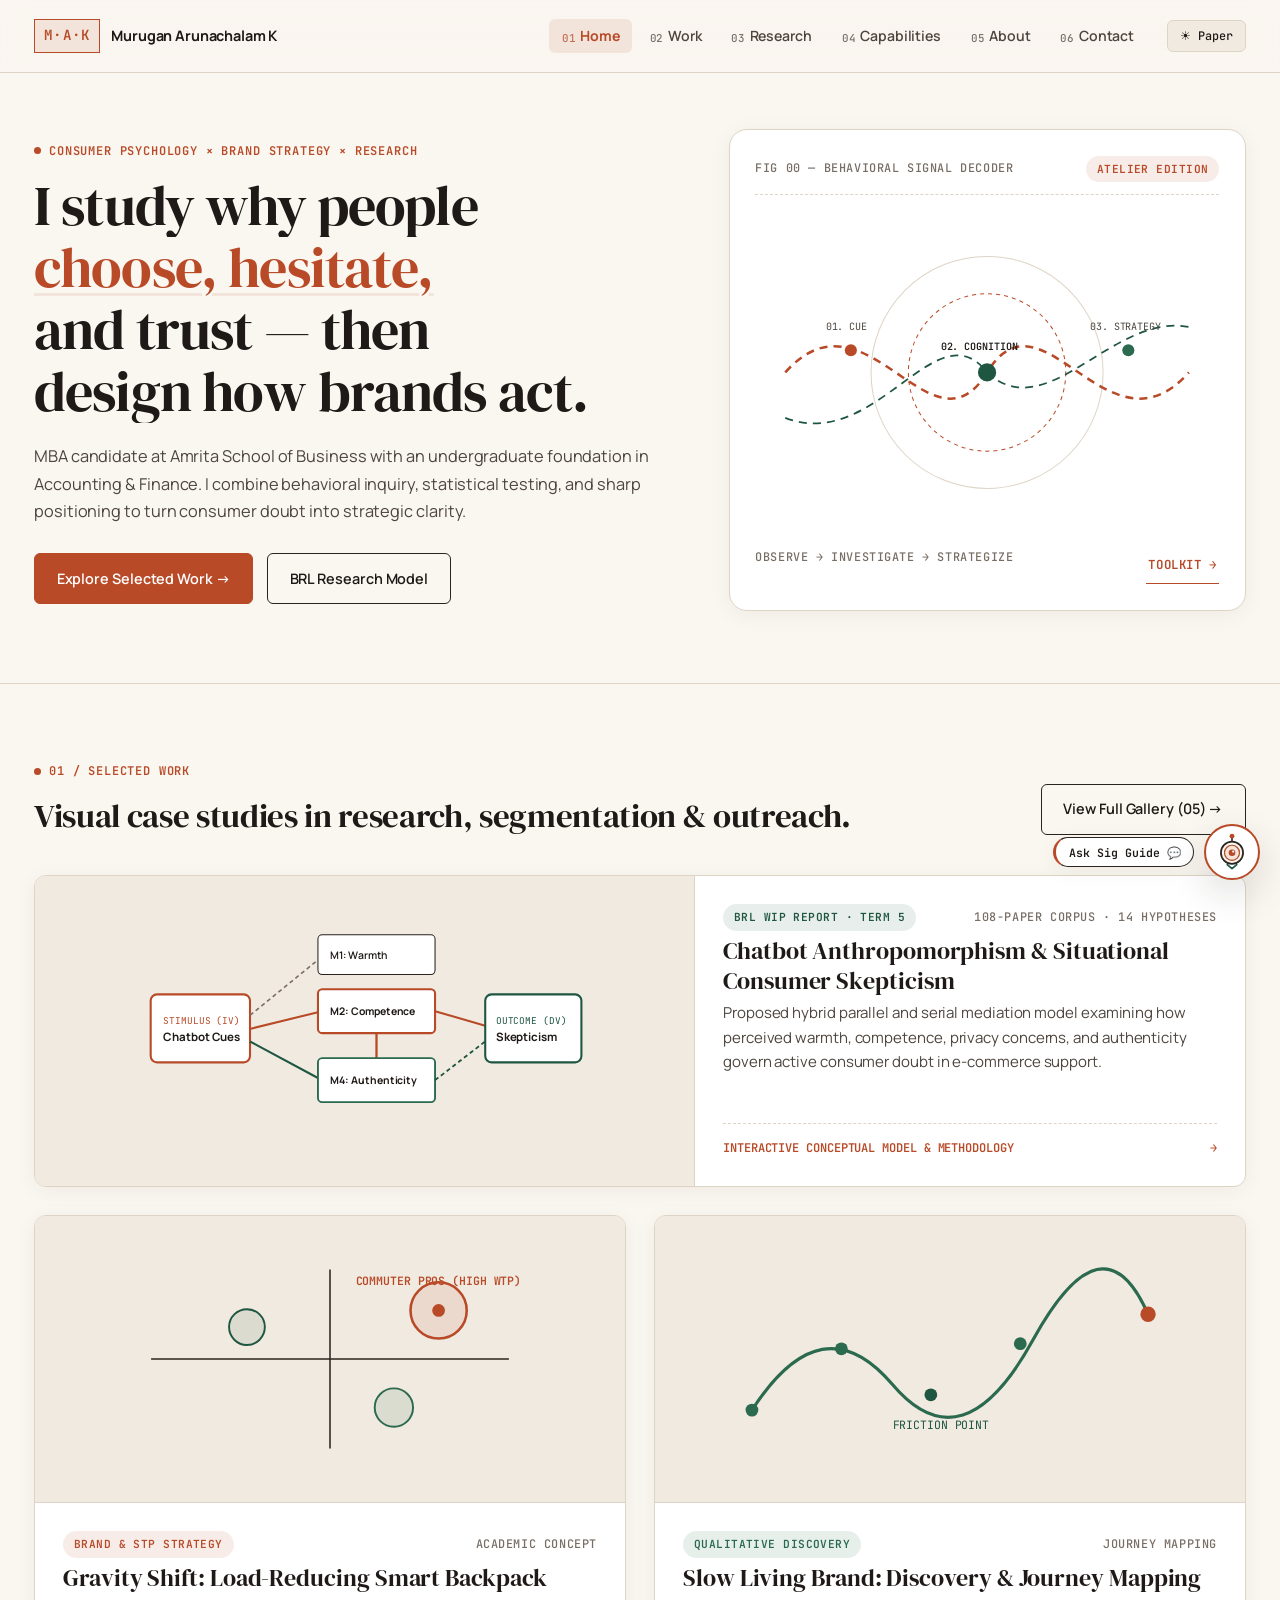
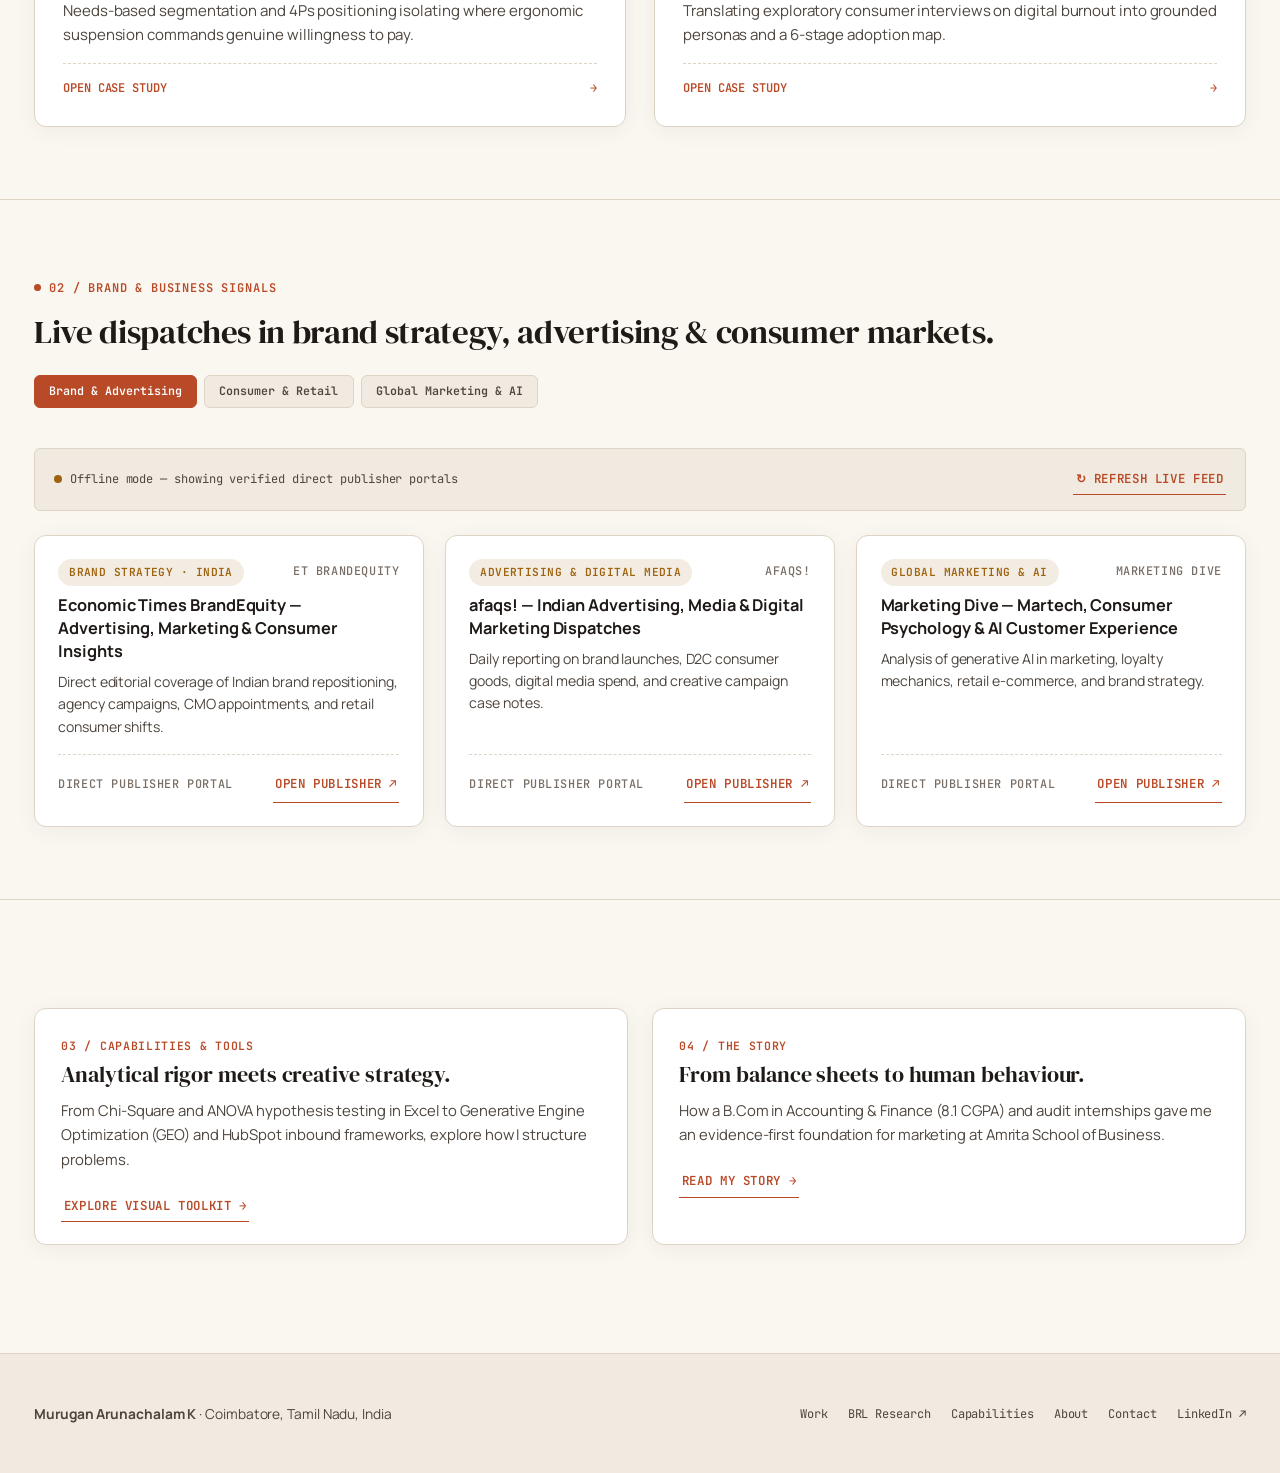
==== commit 3bae5ec4: "Update fmt.Println message from 'Hello' to 'Goodbye'" ====
--- a/index.html
+++ b/index.html
@@ -8,7 +8,8 @@
   <link rel="preconnect" href="https://fonts.googleapis.com" />
   <link rel="preconnect" href="https://fonts.gstatic.com" crossorigin />
   <link href="https://fonts.googleapis.com/css2?family=DM+Serif+Display:ital@0;1&family=JetBrains+Mono:wght@400;500;600&family=Manrope:wght@400;500;600;700;800&display=swap" rel="stylesheet" />
-  <link rel="stylesheet" href="style.css" />
+  <!-- ?v=4 forces Chrome & GitHub Pages to load the new Terracotta/Sage stylesheet immediately -->
+  <link rel="stylesheet" href="style.css?v=4" />
 </head>
 <body>
   <a class="skip-link" href="#main">Skip to main content</a>
@@ -65,7 +66,7 @@
         <aside class="signal-stage" aria-label="Interactive Consumer Decision Signal Diagram">
           <div class="signal-stage-header">
             <span class="mono-meta">FIG 00 — BEHAVIORAL SIGNAL DECODER</span>
-            <span class="badge badge-cobalt">LIVE SYSTEM</span>
+            <span class="badge badge-cobalt">ATELIER EDITION</span>
           </div>
           <svg viewBox="0 0 460 320" class="signal-svg" role="img" aria-label="Animated graphic showing stimulus cues moving through consumer perception into strategic action">
             <circle cx="230" cy="160" r="115" fill="none" stroke="var(--border-line)" stroke-width="1" class="pulse-ring" />
@@ -203,7 +204,7 @@
       </div>
     </section>
 
-    <!-- BRAND & BUSINESS SIGNALS — LIVE EDITORIAL INSIGHT FEED -->
+    <!-- BRAND & BUSINESS SIGNALS — LIVE DIRECT CORS ENGINE -->
     <section class="section-block" id="signals" aria-labelledby="signals-heading">
       <div class="container">
         <div class="section-head reveal">
@@ -212,25 +213,13 @@
             <h2 id="signals-heading" class="section-title">Live dispatches in brand strategy, advertising &amp; consumer markets.</h2>
           </div>
           <div class="lens-buttons" role="toolbar" aria-label="Select business news feed">
-            <button type="button" class="lens-btn is-active"
-              data-feed-url="https://economictimes.indiatimes.com/industry/services/advertising/rssfeeds/13357212.cms"
-              data-feed-source="ET Advertising &amp; Marketing"
-              data-feed-category="BRAND &amp; AD STRATEGY"
-              data-publisher-url="https://brandequity.economictimes.indiatimes.com/">
-              Brand &amp; Advertising (India)
+            <button type="button" class="lens-btn is-active" data-signal-topic="brand_india">
+              Brand &amp; Advertising
             </button>
-            <button type="button" class="lens-btn"
-              data-feed-url="https://economictimes.indiatimes.com/industry/cons-products/rssfeeds/13358759.cms"
-              data-feed-source="ET Consumer Products &amp; Retail"
-              data-feed-category="CONSUMER &amp; RETAIL"
-              data-publisher-url="https://economictimes.indiatimes.com/industry/cons-products">
+            <button type="button" class="lens-btn" data-signal-topic="consumer_retail">
               Consumer &amp; Retail
             </button>
-            <button type="button" class="lens-btn"
-              data-feed-url="https://www.marketingdive.com/feeds/news/"
-              data-feed-source="Marketing Dive"
-              data-feed-category="GLOBAL MARTECH &amp; AI"
-              data-publisher-url="https://www.marketingdive.com/">
+            <button type="button" class="lens-btn" data-signal-topic="ai_marketing">
               Global Marketing &amp; AI
             </button>
           </div>
@@ -239,13 +228,13 @@
         <div class="signals-toolbar reveal">
           <div class="signals-status">
             <span class="status-dot-live" id="signalsStatusDot" aria-hidden="true"></span>
-            <span id="signalsStatusText">Connecting to live RSS feed…</span>
-          </div>
-          <button type="button" class="btn-minimal" id="refreshSignalsBtn">↻ Refresh Feed</button>
+            <span id="signalsStatusText">Synchronizing live market dispatches…</span>
+          </div>
+          <button type="button" class="btn-minimal" id="refreshSignalsBtn">↻ Refresh Live Feed</button>
         </div>
 
         <div class="signals-grid" id="signalsGrid" aria-live="polite">
-          <!-- Populated dynamically by script.js from live RSS or verified direct publisher fallback -->
+          <!-- Populated automatically by script.js?v=4 -->
         </div>
       </div>
     </section>
@@ -291,6 +280,7 @@
       </nav>
     </div>
   </footer>
-  <script src="script.js" defer></script>
+  <!-- ?v=4 forces Chrome & GitHub Pages to load the new Chatbot + Direct CORS News Engine immediately -->
+  <script src="script.js?v=4" defer></script>
 </body>
 </html>
--- a/style.css
+++ b/style.css
@@ -1,8 +1,8 @@
 /* ==========================================================================
-   MURUGAN ARUNACHALAM K — MARKETING STRATEGY & CONSUMER RESEARCH STUDIO
-   Upgraded Typography (DM Serif Display + Manrope + JetBrains Mono),
-   Creative Signal Loader, "Sig" Animated SVG Companion, Live News Feed,
-   and Interactive BRL Conceptual Model Styles
+   MURUGAN ARUNACHALAM K — EDITORIAL ATELIER DESIGN SYSTEM
+   Default Light Mode: Warm Alabaster Linen, Deep Espresso Ink,
+   Burnt Terracotta (#B84A27), Botanical Pine (#1E5641) & Ochre Gold (#A66B14)
+   Zero generic blue/black tech clichés.
    ========================================================================== */
 
 @view-transition {
@@ -27,65 +27,74 @@
   to   { opacity: 1; transform: translateY(0); }
 }
 
-:root {
-  /* Warm Archival Paper Palette (Default Light Theme) */
-  --bg-page: #F6F3EC;
-  --bg-surface: #EDE9DF;
-  --bg-elevated: #FBF9F5;
-  --bg-glass: rgba(246, 243, 236, 0.88);
-  --text-primary: #141413;
-  --text-secondary: #3E3C37;
-  --text-muted: #6B6860;
-  --border-line: #D5D0C3;
-  --border-strong: #141413;
-
-  /* Intentional Studio Signal Colours */
-  --cobalt: #1849F6;
-  --cobalt-soft: rgba(24, 73, 246, 0.09);
-  --coral: #D4472D;
-  --coral-soft: rgba(212, 71, 45, 0.11);
-  --olive: #1E6B47;
-  --olive-soft: rgba(30, 107, 71, 0.11);
-  --amber: #B4650E;
-  --amber-soft: rgba(180, 101, 14, 0.12);
-
-  /* Upgraded Typography System */
-  --font-display: 'DM Serif Display', Georgia, serif;
-  --font-sans: 'Manrope', -apple-system, BlinkMacSystemFont, 'Segoe UI', Roboto, sans-serif;
+:root,
+[data-theme="light"] {
+  /* Editorial Atelier Light Mode (Unconditional Default) */
+  --bg-page: #FAF6F0;
+  --bg-surface: #F1EAE0;
+  --bg-elevated: #FFFFFF;
+  --bg-glass: rgba(250, 246, 240, 0.90);
+
+  /* Warm Espresso & Umber Typography */
+  --text-primary: #1F1A17;
+  --text-secondary: #4D453E;
+  --text-muted: #786E65;
+
+  /* Borders & Hairlines */
+  --border-line: #DED4C6;
+  --border-strong: #2A231E;
+
+  /* Distinctive Editorial Accents (Mapped to existing variable names for 100% compatibility across all 10 HTML pages) */
+  --cobalt: #B84A27;            /* Primary: Burnt Terracotta / Editorial Rust */
+  --cobalt-soft: rgba(184, 74, 39, 0.10);
+  --coral: #1E5641;             /* Secondary: Deep Botanical Pine / Forest */
+  --coral-soft: rgba(30, 86, 65, 0.10);
+  --olive: #2B6A4F;             /* Supporting Sage / Emerald */
+  --olive-soft: rgba(43, 106, 79, 0.11);
+  --amber: #9E6310;             /* Warm Ochre Gold */
+  --amber-soft: rgba(158, 99, 16, 0.12);
+
+  /* Typography */
+  --font-display: 'DM Serif Display', 'Newsreader', Georgia, serif;
+  --font-sans: 'Manrope', 'Plus Jakarta Sans', -apple-system, BlinkMacSystemFont, sans-serif;
   --font-mono: 'JetBrains Mono', ui-monospace, SFMono-Regular, Menlo, monospace;
 
-  /* Layout & Motion Tokens */
+  /* Layout & Shadows */
   --max-w: 1260px;
   --radius-sm: 6px;
   --radius-md: 12px;
   --radius-lg: 18px;
-  --shadow-card: 0 4px 20px rgba(20, 20, 19, 0.05);
-  --shadow-float: 0 12px 32px rgba(20, 20, 19, 0.12);
+  --shadow-card: 0 4px 22px rgba(31, 26, 23, 0.05);
+  --shadow-float: 0 14px 38px rgba(31, 26, 23, 0.14);
   --ease-out-expo: cubic-bezier(0.16, 1, 0.3, 1);
   --ease-standard: cubic-bezier(0.22, 1, 0.36, 1);
 }
 
 [data-theme="dark"] {
-  --bg-page: #0E1014;
-  --bg-surface: #161920;
-  --bg-elevated: #1C2029;
-  --bg-glass: rgba(14, 16, 20, 0.88);
-  --text-primary: #F4F1EA;
-  --text-secondary: #C2BEB4;
-  --text-muted: #8C887E;
-  --border-line: #2A2F3A;
-  --border-strong: #F4F1EA;
-
-  --cobalt: #6B90FF;
-  --cobalt-soft: rgba(107, 144, 255, 0.15);
-  --coral: #FF7A61;
-  --coral-soft: rgba(255, 122, 97, 0.15);
-  --olive: #4EC98F;
-  --olive-soft: rgba(78, 201, 143, 0.15);
-  --amber: #F5A623;
-  --amber-soft: rgba(245, 166, 35, 0.15);
+  /* Warm Espresso Dark Mode (Optional User Toggle — Not Cold Blue/Black) */
+  --bg-page: #161311;
+  --bg-surface: #211C19;
+  --bg-elevated: #28221E;
+  --bg-glass: rgba(22, 19, 17, 0.90);
+
+  --text-primary: #F5EFE6;
+  --text-secondary: #C8BEB2;
+  --text-muted: #94897D;
+
+  --border-line: #38302A;
+  --border-strong: #F5EFE6;
+
+  --cobalt: #E5734D;            /* Warm Terracotta Flame */
+  --cobalt-soft: rgba(229, 115, 77, 0.16);
+  --coral: #5CC497;             /* Luminous Botanical Mint */
+  --coral-soft: rgba(92, 196, 151, 0.15);
+  --olive: #68CE9E;
+  --olive-soft: rgba(104, 206, 158, 0.15);
+  --amber: #F0AE46;
+  --amber-soft: rgba(240, 174, 70, 0.15);
+
   --shadow-card: 0 6px 24px rgba(0, 0, 0, 0.35);
-  --shadow-float: 0 14px 36px rgba(0, 0, 0, 0.55);
+  --shadow-float: 0 16px 42px rgba(0, 0, 0, 0.6);
 }
 
 /* Base Reset */
@@ -141,7 +150,7 @@
 .skip-link:focus { top: 1rem; }
 
 /* ==========================================================================
-   CREATIVE SIGNAL LOADING EXPERIENCE (FAIL-SAFE & HONEST)
+   CREATIVE SIGNAL LOADING EXPERIENCE
    ========================================================================== */
 .page-transition-curtain {
   position: fixed;
@@ -158,7 +167,7 @@
   pointer-events: none;
   opacity: 0;
   visibility: hidden;
-  transition: opacity 220ms var(--ease-standard), visibility 220ms var(--ease-standard);
+  transition: opacity 200ms var(--ease-standard), visibility 200ms var(--ease-standard);
 }
 
 .page-transition-curtain.is-active {
@@ -227,7 +236,7 @@
   font-family: var(--font-mono);
   font-size: 0.76rem;
   font-weight: 500;
-  letter-spacing: 0.06em;
+  letter-spacing: 0.05em;
   color: var(--text-secondary);
 }
 
@@ -264,90 +273,242 @@
 }
 
 /* ==========================================================================
-   "SIG" — ORIGINAL ANIMATED SVG SIGNAL COMPANION
+   PRE-DEFINED INTERACTIVE CHATBOT WIDGET ("SIG CONCIERGE")
    ========================================================================== */
-.sig-companion {
+.sig-chatbot-root {
   position: fixed;
   right: 1.25rem;
   bottom: 1.25rem;
-  z-index: 850;
-  display: flex;
+  z-index: 950;
+  display: flex;
+  flex-direction: column;
   align-items: flex-end;
+  gap: 0.75rem;
+  font-family: var(--font-sans);
+}
+
+.sig-chat-window {
+  width: 350px;
+  max-width: calc(100vw - 2rem);
+  background: var(--bg-elevated);
+  color: var(--text-primary);
+  border: 1.5px solid var(--border-strong);
+  border-radius: var(--radius-md);
+  box-shadow: var(--shadow-float);
+  overflow: hidden;
+  display: flex;
+  flex-direction: column;
+  transform-origin: bottom right;
+  transition: opacity 220ms var(--ease-standard), transform 220ms var(--ease-standard);
+}
+
+.sig-chat-window.is-closed {
+  opacity: 0;
+  transform: scale(0.92) translateY(12px);
+  pointer-events: none;
+  display: none;
+}
+
+.sig-chat-header {
+  background: var(--bg-surface);
+  border-bottom: 1px solid var(--border-line);
+  padding: 0.75rem 1rem;
+  display: flex;
+  justify-content: space-between;
+  align-items: center;
+}
+
+.sig-chat-header-left {
+  display: flex;
+  align-items: center;
+  gap: 0.55rem;
+}
+
+.sig-online-dot {
+  width: 8px;
+  height: 8px;
+  border-radius: 50%;
+  background: var(--coral);
+  box-shadow: 0 0 0 3px var(--coral-soft);
+}
+
+.sig-chat-title {
+  font-family: var(--font-mono);
+  font-size: 0.74rem;
+  font-weight: 600;
+  letter-spacing: 0.05em;
+  text-transform: uppercase;
+  color: var(--text-primary);
+}
+
+.sig-chat-subtitle {
+  display: block;
+  font-size: 0.68rem;
+  color: var(--text-muted);
+}
+
+.sig-chat-close {
+  background: transparent;
+  border: 1px solid var(--border-line);
+  border-radius: var(--radius-sm);
+  color: var(--text-secondary);
+  font-family: var(--font-mono);
+  font-size: 0.75rem;
+  padding: 0.2rem 0.5rem;
+  cursor: pointer;
+}
+
+.sig-chat-close:hover {
+  background: var(--cobalt);
+  color: #fff;
+  border-color: var(--cobalt);
+}
+
+.sig-chat-messages {
+  padding: 0.9rem;
+  max-height: 250px;
+  overflow-y: auto;
+  display: flex;
+  flex-direction: column;
   gap: 0.65rem;
-  max-width: 340px;
-  pointer-events: none;
-}
-
-.sig-bubble {
-  pointer-events: auto;
+  background: var(--bg-page);
+}
+
+.sig-msg {
+  max-width: 88%;
+  padding: 0.62rem 0.82rem;
+  border-radius: 10px;
+  font-size: 0.82rem;
+  line-height: 1.5;
+  word-wrap: break-word;
+}
+
+.sig-msg-bot {
+  align-self: flex-start;
+  background: var(--bg-elevated);
+  color: var(--text-primary);
+  border: 1px solid var(--border-line);
+  border-bottom-left-radius: 2px;
+}
+
+.sig-msg-user {
+  align-self: flex-end;
+  background: var(--cobalt);
+  color: #ffffff;
+  border-bottom-right-radius: 2px;
+  font-weight: 500;
+}
+
+.sig-msg-actions {
+  display: flex;
+  flex-wrap: wrap;
+  gap: 0.4rem;
+  margin-top: 0.5rem;
+}
+
+.sig-inline-link {
+  display: inline-flex;
+  align-items: center;
+  gap: 0.25rem;
+  font-family: var(--font-mono);
+  font-size: 0.68rem;
+  font-weight: 600;
+  padding: 0.24rem 0.55rem;
+  border-radius: 4px;
+  background: var(--cobalt-soft);
+  color: var(--cobalt);
+  border: 1px solid var(--cobalt);
+}
+
+.sig-inline-link:hover {
+  background: var(--cobalt);
+  color: #ffffff;
+}
+
+.sig-chat-chips-area {
+  padding: 0.7rem 0.85rem;
+  background: var(--bg-elevated);
+  border-top: 1px solid var(--border-line);
+}
+
+.sig-chips-label {
+  display: block;
+  font-family: var(--font-mono);
+  font-size: 0.65rem;
+  text-transform: uppercase;
+  letter-spacing: 0.06em;
+  color: var(--text-muted);
+  margin-bottom: 0.45rem;
+}
+
+.sig-chips-list {
+  display: flex;
+  flex-wrap: wrap;
+  gap: 0.38rem;
+}
+
+.sig-chip-btn {
+  background: var(--bg-surface);
+  color: var(--text-primary);
+  border: 1px solid var(--border-line);
+  border-radius: 999px;
+  padding: 0.3rem 0.68rem;
+  font-family: var(--font-sans);
+  font-size: 0.74rem;
+  font-weight: 600;
+  cursor: pointer;
+  transition: all 160ms ease;
+}
+
+.sig-chip-btn:hover {
+  background: var(--cobalt);
+  color: #ffffff;
+  border-color: var(--cobalt);
+}
+
+.sig-launcher-row {
+  display: flex;
+  align-items: center;
+  gap: 0.6rem;
+}
+
+.sig-launcher-pill {
   background: var(--bg-elevated);
   color: var(--text-primary);
   border: 1px solid var(--border-strong);
-  border-left: 3.5px solid var(--cobalt);
-  border-radius: var(--radius-md);
-  padding: 0.75rem 0.95rem;
-  box-shadow: var(--shadow-float);
-  font-size: 0.8rem;
-  line-height: 1.48;
-  position: relative;
-  transition: opacity 220ms var(--ease-standard), transform 220ms var(--ease-standard);
-}
-
-.sig-bubble.is-hidden {
-  opacity: 0;
-  transform: translateY(8px) scale(0.95);
-  pointer-events: none;
-  display: none;
-}
-
-.sig-bubble-header {
-  display: flex;
-  justify-content: space-between;
-  align-items: center;
-  gap: 0.75rem;
-  margin-bottom: 0.25rem;
-}
-
-.sig-name {
-  font-family: var(--font-mono);
-  font-size: 0.68rem;
+  border-left: 3px solid var(--cobalt);
+  padding: 0.42rem 0.8rem;
+  border-radius: 999px;
+  font-family: var(--font-mono);
+  font-size: 0.72rem;
   font-weight: 600;
-  letter-spacing: 0.06em;
-  text-transform: uppercase;
-  color: var(--cobalt);
-}
-
-.sig-close {
-  background: transparent;
-  border: none;
-  color: var(--text-muted);
-  font-family: var(--font-mono);
-  font-size: 0.78rem;
+  box-shadow: var(--shadow-card);
   cursor: pointer;
-  padding: 0 0.2rem;
-  line-height: 1;
-}
-.sig-close:hover { color: var(--coral); }
+  transition: transform 180ms ease, border-color 180ms ease;
+}
+
+.sig-launcher-pill:hover {
+  transform: translateY(-2px);
+  border-color: var(--cobalt);
+}
 
 .sig-avatar-btn {
-  pointer-events: auto;
-  width: 52px;
-  height: 52px;
+  width: 56px;
+  height: 56px;
   border-radius: 50%;
   background: var(--bg-elevated);
-  border: 1.5px solid var(--border-strong);
+  border: 2px solid var(--cobalt);
   box-shadow: var(--shadow-float);
   display: flex;
   align-items: center;
   justify-content: center;
   cursor: pointer;
   flex-shrink: 0;
-  transition: transform 220ms var(--ease-out-expo), border-color 180ms ease;
+  transition: transform 220ms var(--ease-out-expo), background-color 180ms ease;
 }
 
 .sig-avatar-btn:hover {
   transform: scale(1.07);
-  border-color: var(--cobalt);
 }
 
 .sig-svg {
@@ -357,16 +518,16 @@
 }
 
 .sig-antenna-dot {
-  animation: sigBeacon 2.6s ease-in-out infinite;
+  animation: sigBeacon 2.4s ease-in-out infinite;
 }
 
 @keyframes sigBeacon {
-  0%, 100% { fill: var(--cobalt); r: 3; }
-  50%      { fill: var(--coral); r: 4.2; }
+  0%, 100% { fill: var(--cobalt); r: 3.2; }
+  50%      { fill: var(--coral); r: 4.4; }
 }
 
 .sig-float-group {
-  animation: sigBob 3.4s ease-in-out infinite;
+  animation: sigBob 3.2s ease-in-out infinite;
 }
 
 @keyframes sigBob {
@@ -413,20 +574,21 @@
   font-size: 0.88rem;
   letter-spacing: 0.08em;
   padding: 0.24rem 0.58rem;
-  border: 1.5px solid var(--border-strong);
-  transition: background-color 200ms ease, color 200ms ease, border-color 200ms ease;
+  border: 1.5px solid var(--cobalt);
+  color: var(--cobalt);
+  background: var(--cobalt-soft);
+  transition: background-color 200ms ease, color 200ms ease;
 }
 
 .brand-mark:hover .brand-monogram {
   background-color: var(--cobalt);
-  border-color: var(--cobalt);
   color: #fff;
 }
 
 .brand-name {
   font-family: var(--font-sans);
   font-weight: 700;
-  font-size: 0.88rem;
+  font-size: 0.9rem;
   letter-spacing: -0.01em;
   color: var(--text-primary);
 }
@@ -506,7 +668,7 @@
 }
 
 /* ==========================================================================
-   UPGRADED TYPOGRAPHY HIERARCHY
+   TYPOGRAPHY HIERARCHY
    ========================================================================== */
 .eyebrow {
   display: inline-flex;
@@ -544,9 +706,9 @@
   font-style: normal;
   color: var(--cobalt);
   text-decoration: underline;
-  text-decoration-color: rgba(24, 73, 246, 0.28);
+  text-decoration-color: var(--cobalt-soft);
   text-underline-offset: 6px;
-  text-decoration-thickness: 2px;
+  text-decoration-thickness: 3px;
 }
 
 .page-title {
@@ -585,7 +747,6 @@
   color: var(--text-muted);
 }
 
-/* Masked Word Reveal Animation */
 .word-mask {
   display: inline-block;
   overflow: hidden;
@@ -606,7 +767,6 @@
   to { transform: translateY(0); }
 }
 
-/* Scroll Reveal System */
 .reveal {
   opacity: 0;
   transform: translateY(20px);
@@ -652,7 +812,7 @@
 
 .btn-primary:hover {
   transform: translateY(-2px);
-  filter: brightness(1.08);
+  filter: brightness(1.06);
 }
 
 .btn-outline {
@@ -678,6 +838,9 @@
   border-bottom: 1.5px solid var(--cobalt);
   border-radius: 0;
   background: transparent;
+  border-top: none;
+  border-left: none;
+  border-right: none;
   cursor: pointer;
 }
 
@@ -906,9 +1069,9 @@
 
 .filter-pill.is-active,
 .filter-pill:hover {
-  background: var(--text-primary);
-  color: var(--bg-page);
-  border-color: var(--text-primary);
+  background: var(--cobalt);
+  color: #ffffff;
+  border-color: var(--cobalt);
 }
 
 /* ==========================================================================
@@ -941,6 +1104,7 @@
   height: 8px;
   border-radius: 50%;
   background: var(--olive);
+  box-shadow: 0 0 0 3px var(--olive-soft);
   display: inline-block;
 }
 
@@ -988,9 +1152,13 @@
   font-family: var(--font-sans);
   font-size: 1.02rem;
   font-weight: 700;
-  line-height: 1.4;
+  line-height: 1.42;
   color: var(--text-primary);
   margin: 0.5rem 0;
+}
+
+.signal-news-title a:hover {
+  color: var(--cobalt);
 }
 
 .signal-news-summary {
@@ -1010,7 +1178,7 @@
 }
 
 /* ==========================================================================
-   CORRECTED & ANIMATED BRL CONCEPTUAL DIAGRAM (research.html)
+   BRL CONCEPTUAL DIAGRAM
    ========================================================================== */
 .model-stage {
   background: var(--bg-elevated);
@@ -1042,18 +1210,18 @@
   background: var(--bg-surface);
   color: var(--text-secondary);
   border: 1px solid var(--border-line);
-  padding: 0.42rem 0.82rem;
+  padding: 0.44rem 0.88rem;
   border-radius: var(--radius-sm);
   font-family: var(--font-mono);
   font-size: 0.73rem;
-  font-weight: 500;
+  font-weight: 600;
   cursor: pointer;
   transition: all 180ms ease;
 }
 
 .lens-btn:hover {
-  border-color: var(--text-primary);
-  color: var(--text-primary);
+  border-color: var(--cobalt);
+  color: var(--cobalt);
 }
 
 .lens-btn.is-active {
@@ -1125,7 +1293,7 @@
 .model-node:hover ellipse,
 .model-node:focus-visible ellipse {
   stroke-width: 3px;
-  filter: drop-shadow(0 4px 10px rgba(24, 73, 246, 0.22));
+  filter: drop-shadow(0 4px 10px rgba(184, 74, 39, 0.22));
 }
 
 .model-node.is-selected ellipse {
@@ -1134,8 +1302,8 @@
 }
 
 @keyframes nodePulse {
-  0%, 100% { filter: drop-shadow(0 0 0 rgba(24, 73, 246, 0)); }
-  50%      { filter: drop-shadow(0 0 12px rgba(24, 73, 246, 0.42)); }
+  0%, 100% { filter: drop-shadow(0 0 0 rgba(184, 74, 39, 0)); }
+  50%      { filter: drop-shadow(0 0 12px rgba(184, 74, 39, 0.42)); }
 }
 
 .model-path {
@@ -1380,10 +1548,9 @@
   .case-meta-strip {
     grid-template-columns: 1fr;
   }
-  .sig-companion {
-    right: 0.85rem;
-    bottom: 0.85rem;
-    max-width: 280px;
+  .sig-chatbot-root {
+    right: 0.75rem;
+    bottom: 0.75rem;
   }
 }
 
